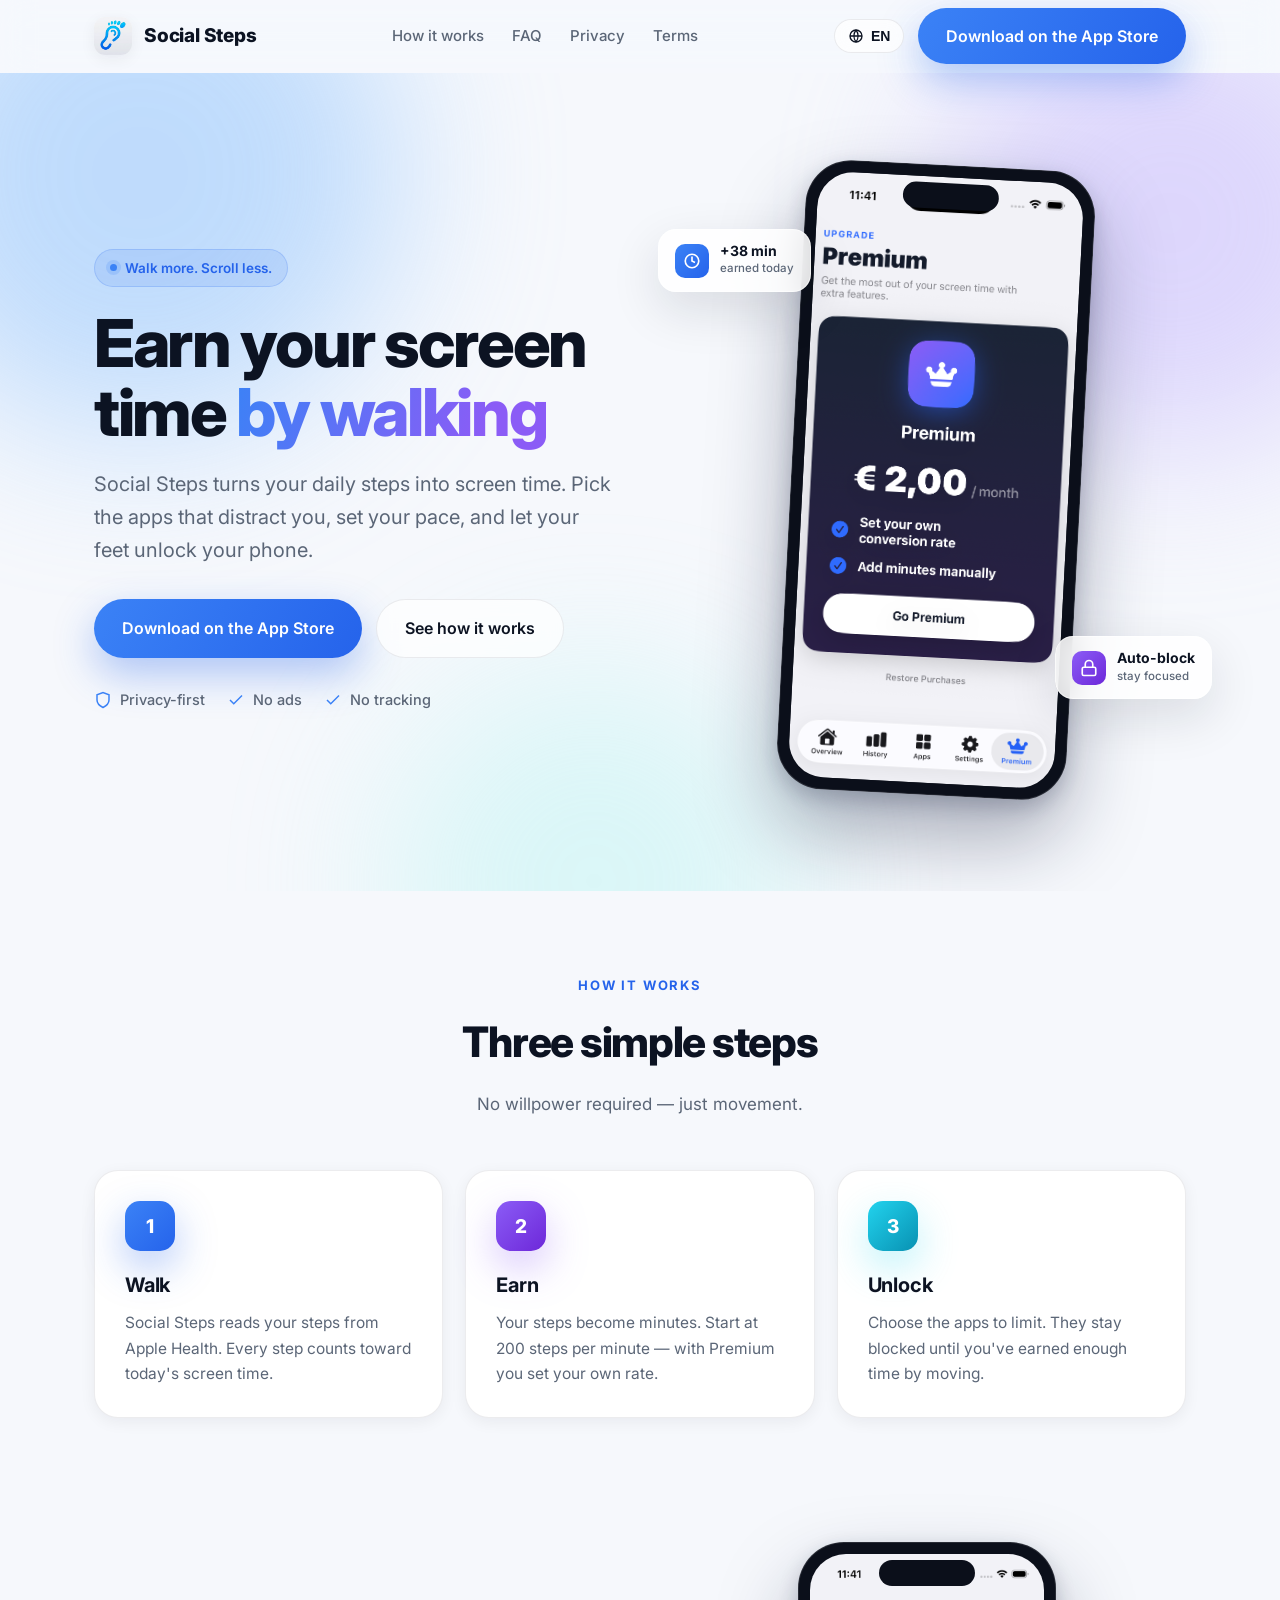
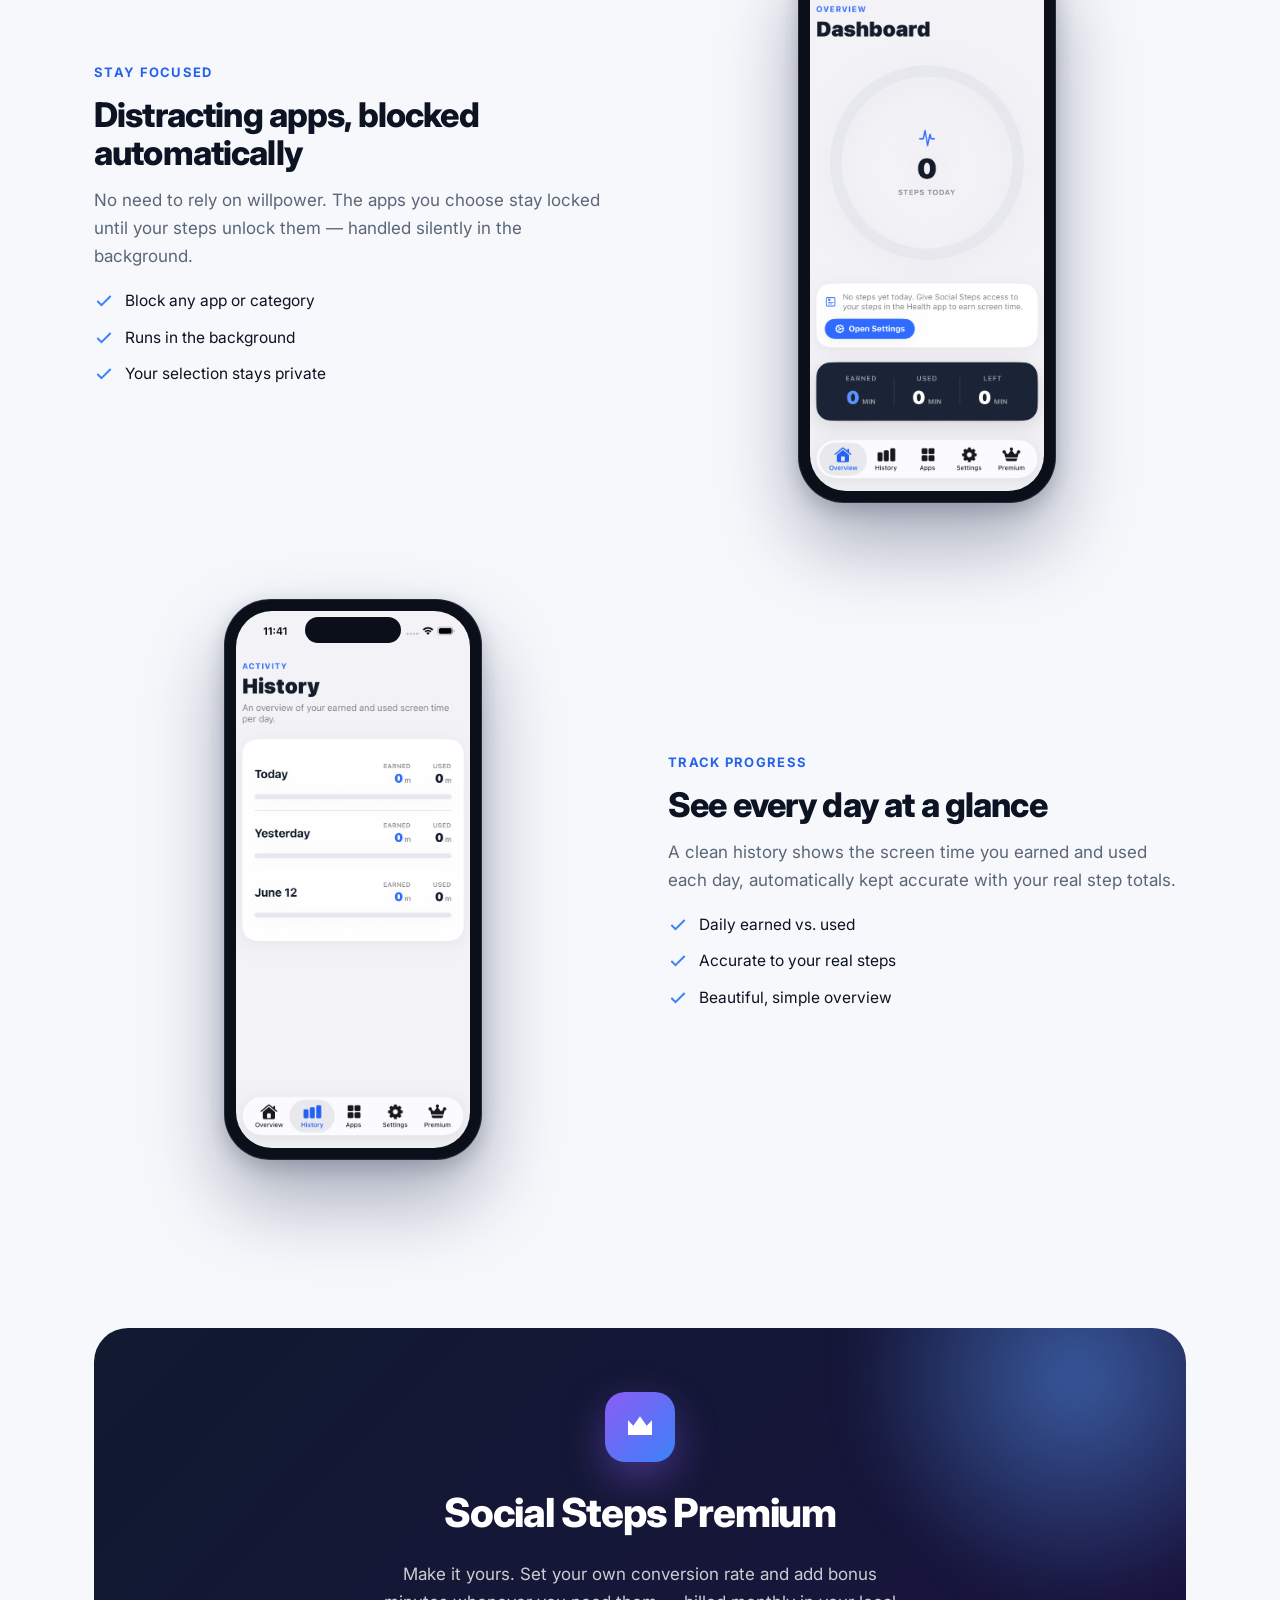
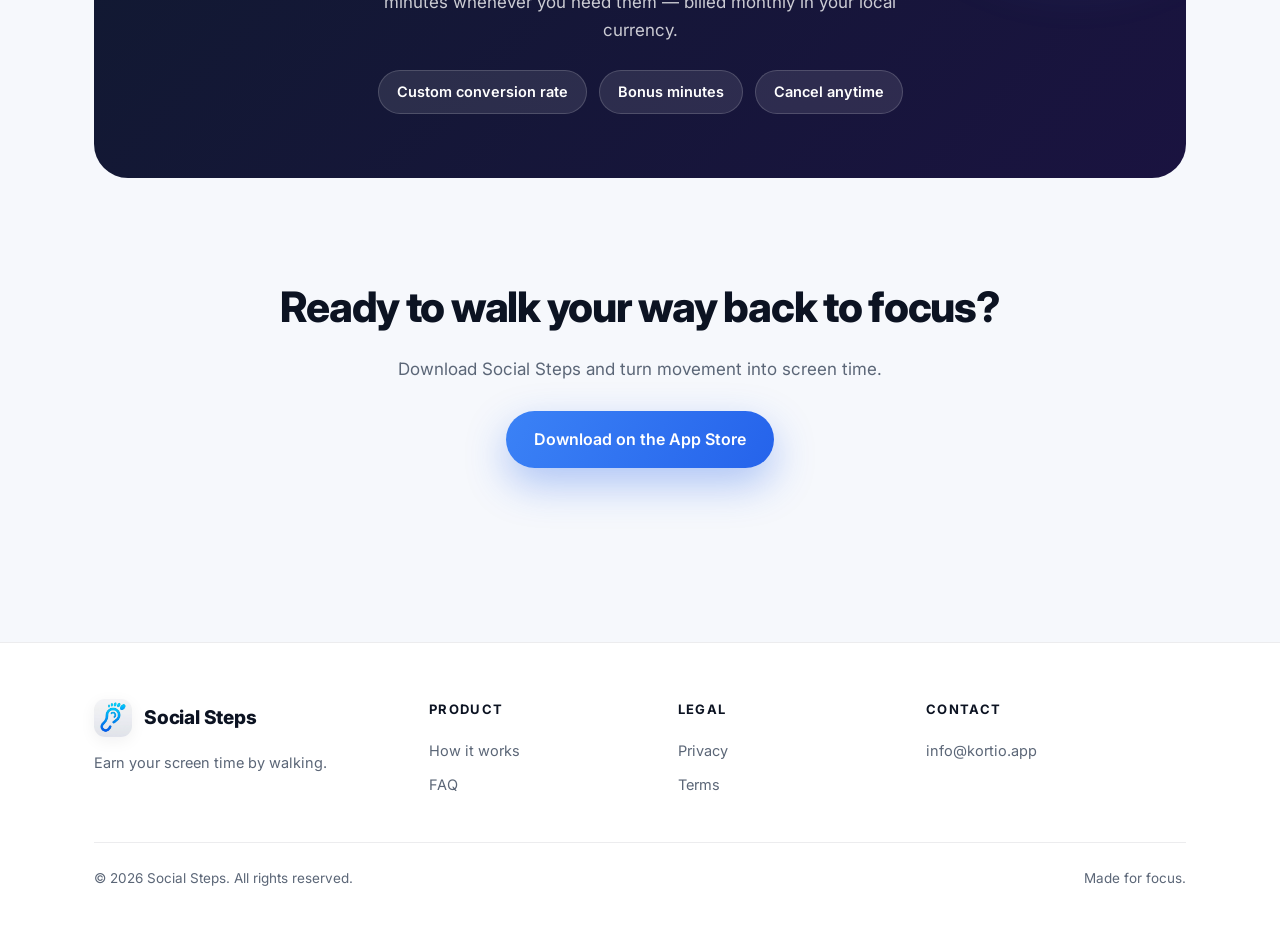
==== index.html @ 123f5e11 "Initial Social Steps website" ====
<!DOCTYPE html>
<html lang="en">
<head>
  <meta charset="UTF-8" />
  <meta name="viewport" content="width=device-width, initial-scale=1.0" />
  <title>Social Steps — Earn your screen time by walking</title>
  <meta name="description" content="Social Steps turns your daily steps into screen time. Walk to unlock the apps that distract you most." />
  <link rel="icon" href="/assets/logo.png" />
  <link rel="preconnect" href="https://fonts.googleapis.com" />
  <link rel="preconnect" href="https://fonts.gstatic.com" crossorigin />
  <link href="https://fonts.googleapis.com/css2?family=Inter:wght@400;500;600;700;800;900&display=swap" rel="stylesheet" />
  <link rel="stylesheet" href="/styles.css" />
</head>
<body>
  <header class="site-header">
    <div class="container">
      <a class="brand" href="/"><img src="/assets/logo.png" alt="Social Steps" /> Social Steps</a>
      <nav class="nav-links">
        <a href="/#how" data-i18n="nav_how">How it works</a>
        <a href="/faq/" data-i18n="nav_faq">FAQ</a>
        <a href="/privacy/" data-i18n="nav_privacy">Privacy</a>
        <a href="/terms/" data-i18n="nav_terms">Terms</a>
      </nav>
      <div class="header-actions">
        <div class="lang">
          <button class="lang-btn" aria-label="Change language">
            <svg width="16" height="16" viewBox="0 0 24 24" fill="none" stroke="currentColor" stroke-width="2"><circle cx="12" cy="12" r="9"/><path d="M3 12h18M12 3a15 15 0 0 1 0 18M12 3a15 15 0 0 0 0 18"/></svg>
            <span class="lang-label">EN</span>
          </button>
          <div class="lang-menu"></div>
        </div>
        <a class="btn btn-primary" href="#" data-i18n="cta_download">Download on the App Store</a>
      </div>
    </div>
  </header>

  <main>
    <!-- HERO -->
    <section class="hero">
      <div class="hero-bg"><span class="blob b1"></span><span class="blob b2"></span><span class="blob b3"></span></div>
      <div class="container">
        <div class="hero-copy reveal">
          <span class="eyebrow-pill"><span class="dot"></span><span data-i18n="hero_badge">Walk more. Scroll less.</span></span>
          <h1><span data-i18n="hero_title">Earn your screen time</span> <span class="gradient-text" data-i18n="hero_accent">by walking</span></h1>
          <p class="lead" data-i18n="hero_lead">Social Steps turns your daily steps into screen time. Pick the apps that distract you, set your pace, and let your feet unlock your phone.</p>
          <div class="hero-cta">
            <a class="btn btn-primary" href="#" data-i18n="cta_download">Download on the App Store</a>
            <a class="btn btn-ghost" href="#how" data-i18n="cta_how">See how it works</a>
          </div>
          <div class="trust">
            <span><svg width="18" height="18" viewBox="0 0 24 24" fill="none" stroke="currentColor" stroke-width="2"><path d="M12 22s8-4 8-10V5l-8-3-8 3v7c0 6 8 10 8 10z"/></svg><span data-i18n="trust_privacy">Privacy-first</span></span>
            <span><svg width="18" height="18" viewBox="0 0 24 24" fill="none" stroke="currentColor" stroke-width="2"><path d="M20 6 9 17l-5-5"/></svg><span data-i18n="trust_noads">No ads</span></span>
            <span><svg width="18" height="18" viewBox="0 0 24 24" fill="none" stroke="currentColor" stroke-width="2"><path d="M20 6 9 17l-5-5"/></svg><span data-i18n="trust_notracking">No tracking</span></span>
          </div>
        </div>
        <div class="hero-visual reveal">
          <div class="phone"><img src="/assets/shots/premium.png" alt="Social Steps Premium screen" /></div>
          <div class="float-card fc1">
            <div class="ic"><svg width="18" height="18" viewBox="0 0 24 24" fill="none" stroke="currentColor" stroke-width="2.2"><path d="M12 6v6l4 2"/><circle cx="12" cy="12" r="9"/></svg></div>
            <div><span data-i18n="fc1_title">+38 min</span><small data-i18n="fc1_sub">earned today</small></div>
          </div>
          <div class="float-card fc2">
            <div class="ic"><svg width="18" height="18" viewBox="0 0 24 24" fill="none" stroke="currentColor" stroke-width="2.2"><rect x="3" y="11" width="18" height="11" rx="2"/><path d="M7 11V7a5 5 0 0 1 10 0v4"/></svg></div>
            <div><span data-i18n="fc2_title">Auto-block</span><small data-i18n="fc2_sub">stay focused</small></div>
          </div>
        </div>
      </div>
    </section>

    <!-- HOW IT WORKS -->
    <section id="how" class="section-pad">
      <div class="container">
        <p class="eyebrow reveal" data-i18n="how_eyebrow">How it works</p>
        <h2 class="h2 reveal" data-i18n="how_title">Three simple steps</h2>
        <p class="sub reveal" data-i18n="how_sub">No willpower required — just movement.</p>
        <div class="steps">
          <div class="step reveal"><div class="badge">1</div><h3 data-i18n="step1_t">Walk</h3><p data-i18n="step1_d">Social Steps reads your steps from Apple Health.</p></div>
          <div class="step reveal"><div class="badge">2</div><h3 data-i18n="step2_t">Earn</h3><p data-i18n="step2_d">Your steps become minutes.</p></div>
          <div class="step reveal"><div class="badge">3</div><h3 data-i18n="step3_t">Unlock</h3><p data-i18n="step3_d">Choose the apps to limit.</p></div>
        </div>
      </div>
    </section>

    <!-- SHOWCASE 1 -->
    <section class="section-pad" style="padding-top:0;">
      <div class="container">
        <div class="showcase">
          <div class="showcase-text reveal">
            <span class="tag" data-i18n="sc1_tag">Stay focused</span>
            <h3 data-i18n="sc1_t">Distracting apps, blocked automatically</h3>
            <p data-i18n="sc1_d">No need to rely on willpower. The apps you choose stay locked until your steps unlock them.</p>
            <ul>
              <li><svg width="20" height="20" viewBox="0 0 24 24" fill="none" stroke="currentColor" stroke-width="2.4"><path d="M20 6 9 17l-5-5"/></svg><span data-i18n="sc1_li1">Block any app or category</span></li>
              <li><svg width="20" height="20" viewBox="0 0 24 24" fill="none" stroke="currentColor" stroke-width="2.4"><path d="M20 6 9 17l-5-5"/></svg><span data-i18n="sc1_li2">Runs in the background</span></li>
              <li><svg width="20" height="20" viewBox="0 0 24 24" fill="none" stroke="currentColor" stroke-width="2.4"><path d="M20 6 9 17l-5-5"/></svg><span data-i18n="sc1_li3">Your selection stays private</span></li>
            </ul>
          </div>
          <div class="showcase-visual reveal"><div class="phone"><img src="/assets/shots/dashboard.png" alt="Dashboard" /></div></div>
        </div>

        <!-- SHOWCASE 2 -->
        <div class="showcase reverse">
          <div class="showcase-visual reveal"><div class="phone"><img src="/assets/shots/history.png" alt="History" /></div></div>
          <div class="showcase-text reveal">
            <span class="tag" data-i18n="sc2_tag">Track progress</span>
            <h3 data-i18n="sc2_t">See every day at a glance</h3>
            <p data-i18n="sc2_d">A clean history shows the screen time you earned and used each day.</p>
            <ul>
              <li><svg width="20" height="20" viewBox="0 0 24 24" fill="none" stroke="currentColor" stroke-width="2.4"><path d="M20 6 9 17l-5-5"/></svg><span data-i18n="sc2_li1">Daily earned vs. used</span></li>
              <li><svg width="20" height="20" viewBox="0 0 24 24" fill="none" stroke="currentColor" stroke-width="2.4"><path d="M20 6 9 17l-5-5"/></svg><span data-i18n="sc2_li2">Accurate to your real steps</span></li>
              <li><svg width="20" height="20" viewBox="0 0 24 24" fill="none" stroke="currentColor" stroke-width="2.4"><path d="M20 6 9 17l-5-5"/></svg><span data-i18n="sc2_li3">Beautiful, simple overview</span></li>
            </ul>
          </div>
        </div>
      </div>
    </section>

    <!-- PREMIUM -->
    <section class="section-pad premium-band">
      <div class="container">
        <div class="premium-card reveal">
          <div class="inner">
            <div class="crown"><svg width="32" height="32" viewBox="0 0 24 24" fill="#fff"><path d="M3 7l4 4 5-7 5 7 4-4v11H3z"/></svg></div>
            <h2 data-i18n="premium_t">Social Steps Premium</h2>
            <p data-i18n="premium_d">Set your own conversion rate and add bonus minutes whenever you need them.</p>
            <div class="premium-pills">
              <span data-i18n="premium_p1">Custom conversion rate</span>
              <span data-i18n="premium_p2">Bonus minutes</span>
              <span data-i18n="premium_p3">Cancel anytime</span>
            </div>
          </div>
        </div>
      </div>
    </section>

    <!-- FINAL CTA -->
    <section class="section-pad final" style="padding-top:0;">
      <div class="container">
        <h2 class="h2 reveal" data-i18n="final_t">Ready to walk your way back to focus?</h2>
        <p class="sub reveal" data-i18n="final_d">Download Social Steps and turn movement into screen time.</p>
        <a class="btn btn-primary reveal" href="#" data-i18n="final_btn">Download on the App Store</a>
      </div>
    </section>
  </main>

  <footer class="site-footer">
    <div class="container">
      <div class="footer-grid">
        <div class="footer-brand">
          <a class="brand" href="/"><img src="/assets/logo.png" alt="Social Steps" /> Social Steps</a>
          <p data-i18n="footer_tagline">Earn your screen time by walking.</p>
        </div>
        <div class="footer-col">
          <h4 data-i18n="footer_product">Product</h4>
          <a href="/#how" data-i18n="nav_how">How it works</a>
          <a href="/faq/" data-i18n="nav_faq">FAQ</a>
        </div>
        <div class="footer-col">
          <h4 data-i18n="footer_legal">Legal</h4>
          <a href="/privacy/" data-i18n="nav_privacy">Privacy</a>
          <a href="/terms/" data-i18n="nav_terms">Terms</a>
        </div>
        <div class="footer-col">
          <h4 data-i18n="footer_contact">Contact</h4>
          <a href="mailto:info@kortio.app">info@kortio.app</a>
        </div>
      </div>
      <div class="footer-bottom">
        <span data-i18n="footer_rights">© 2026 Social Steps. All rights reserved.</span>
        <span>Made for focus.</span>
      </div>
    </div>
  </footer>

  <script src="/i18n.js"></script>
</body>
</html>
---- styles.css ----
/* ============================================================
   Social Steps — website design system
   ============================================================ */
:root {
  --blue-600: #2563eb;
  --blue-500: #3b82f6;
  --blue-400: #5b9dff;
  --violet:   #8b5cf6;
  --cyan:     #22d3ee;
  --ink:      #0c1322;
  --ink-2:    #1a2438;
  --muted:    #5b6677;
  --line:     rgba(16,24,42,.08);
  --bg:       #f6f8fc;
  --card:     #ffffff;
  --navy:     #101a30;
  --navy-2:   #1a1340;
  --radius:   24px;
  --radius-lg: 34px;
  --maxw:     1140px;
  --font: "Inter", -apple-system, BlinkMacSystemFont, "Segoe UI", Roboto, Helvetica, Arial, sans-serif;
  --shadow-sm: 0 4px 16px rgba(16,24,42,.06);
  --shadow-md: 0 18px 50px rgba(16,24,42,.12);
  --shadow-blue: 0 16px 40px rgba(37,99,235,.35);
}

* { box-sizing: border-box; margin: 0; padding: 0; }
html { scroll-behavior: smooth; -webkit-text-size-adjust: 100%; }
body {
  font-family: var(--font);
  color: var(--ink);
  background: var(--bg);
  line-height: 1.65;
  -webkit-font-smoothing: antialiased;
  overflow-x: hidden;
}
a { color: inherit; text-decoration: none; }
img { max-width: 100%; display: block; }
.container { width: 100%; max-width: var(--maxw); margin: 0 auto; padding: 0 24px; }
.gradient-text {
  background: linear-gradient(110deg, var(--blue-500), var(--violet) 80%);
  -webkit-background-clip: text; background-clip: text; color: transparent;
}

/* ---------- Buttons ---------- */
.btn {
  display: inline-flex; align-items: center; gap: 9px;
  font-weight: 600; font-size: 16px; padding: 15px 28px; border-radius: 999px;
  border: 0; cursor: pointer; transition: transform .18s ease, box-shadow .18s ease;
  white-space: nowrap;
}
.btn-primary { background: linear-gradient(120deg, var(--blue-500), var(--blue-600)); color: #fff; box-shadow: var(--shadow-blue); }
.btn-primary:hover { transform: translateY(-2px); box-shadow: 0 22px 48px rgba(37,99,235,.45); }
.btn-ghost { background: rgba(255,255,255,.7); color: var(--ink); border: 1px solid var(--line); backdrop-filter: blur(10px); }
.btn-ghost:hover { transform: translateY(-2px); background:#fff; }

/* ---------- Header ---------- */
.site-header {
  position: sticky; top: 0; z-index: 50;
  background: rgba(246,248,252,.72);
  backdrop-filter: saturate(180%) blur(16px);
  border-bottom: 1px solid transparent;
  transition: border-color .2s, background .2s;
}
.site-header.scrolled { border-color: var(--line); }
.site-header .container { display: flex; align-items: center; justify-content: space-between; height: 72px; }
.brand { display: flex; align-items: center; gap: 12px; font-weight: 800; font-size: 19px; letter-spacing: -.01em; }
.brand img { width: 38px; height: 38px; border-radius: 11px; box-shadow: var(--shadow-sm); }
.nav-links { display: flex; align-items: center; gap: 28px; }
.nav-links a { color: var(--muted); font-weight: 500; font-size: 15px; transition: color .15s; }
.nav-links a:hover { color: var(--ink); }
.header-actions { display: flex; align-items: center; gap: 14px; }

/* language switcher */
.lang { position: relative; }
.lang-btn {
  display: inline-flex; align-items: center; gap: 7px; font-size: 14px; font-weight: 600;
  color: var(--ink); background: rgba(255,255,255,.7); border: 1px solid var(--line);
  padding: 8px 13px; border-radius: 999px; cursor: pointer; backdrop-filter: blur(8px);
}
.lang-menu {
  position: absolute; right: 0; top: calc(100% + 8px); background: #fff;
  border: 1px solid var(--line); border-radius: 16px; box-shadow: var(--shadow-md);
  padding: 6px; min-width: 168px; display: none; z-index: 60;
}
.lang-menu.open { display: block; animation: pop .14s ease; }
@keyframes pop { from { opacity: 0; transform: translateY(-6px); } to { opacity: 1; transform: none; } }
.lang-menu button {
  display: flex; width: 100%; align-items: center; gap: 10px; background: none; border: 0;
  padding: 9px 12px; border-radius: 10px; cursor: pointer; font-size: 14.5px; font-weight: 500; color: var(--ink); text-align: left;
}
.lang-menu button:hover { background: var(--bg); }
.lang-menu button.active { color: var(--blue-600); font-weight: 700; }
.nav-toggle { display: none; }

/* ---------- Hero ---------- */
.hero { position: relative; padding: 92px 0 96px; overflow: hidden; }
.hero-bg { position: absolute; inset: 0; z-index: 0; pointer-events: none; }
.blob { position: absolute; border-radius: 50%; filter: blur(80px); opacity: .55; }
.blob.b1 { width: 520px; height: 520px; background: #93c5fd; top: -160px; left: -120px; }
.blob.b2 { width: 460px; height: 460px; background: #c4b5fd; top: -80px; right: -120px; opacity: .5; }
.blob.b3 { width: 420px; height: 420px; background: #a7f3ef; bottom: -200px; left: 30%; opacity: .35; }
.hero .container { position: relative; z-index: 1; display: grid; grid-template-columns: 1.05fr .95fr; gap: 40px; align-items: center; }
.eyebrow-pill {
  display: inline-flex; align-items: center; gap: 8px; font-size: 13.5px; font-weight: 600;
  color: var(--blue-600); background: rgba(37,99,235,.10); border: 1px solid rgba(37,99,235,.18);
  padding: 7px 15px; border-radius: 999px; margin-bottom: 22px;
}
.eyebrow-pill .dot { width: 7px; height: 7px; border-radius: 50%; background: var(--blue-500); box-shadow: 0 0 0 4px rgba(59,130,246,.18); }
.hero h1 { font-size: clamp(40px, 6vw, 66px); line-height: 1.04; font-weight: 800; letter-spacing: -.035em; }
.hero p.lead { font-size: clamp(17px, 2.2vw, 20px); color: var(--muted); max-width: 520px; margin: 22px 0 32px; }
.hero-cta { display: flex; gap: 14px; flex-wrap: wrap; }
.trust { display: flex; gap: 22px; flex-wrap: wrap; margin-top: 30px; color: var(--muted); font-size: 14.5px; font-weight: 500; }
.trust span { display: inline-flex; align-items: center; gap: 8px; }
.trust svg { color: var(--blue-500); }

/* phone mockup */
.hero-visual { position: relative; display: flex; justify-content: center; }
.phone {
  position: relative; width: 290px; aspect-ratio: 1206 / 2622; background: #0b0f1a;
  border-radius: 46px; padding: 11px; box-shadow: 0 40px 80px rgba(20,30,60,.35), 0 8px 20px rgba(20,30,60,.2);
  border: 1px solid rgba(255,255,255,.12);
}
.phone::before {
  content: ""; position: absolute; top: 17px; left: 50%; transform: translateX(-50%);
  width: 96px; height: 26px; background: #0b0f1a; border-radius: 999px; z-index: 3;
}
.phone img { width: 100%; height: 100%; object-fit: cover; border-radius: 36px; }
.hero-visual .phone { transform: rotate(3deg); transition: transform .4s ease; }
.hero-visual:hover .phone { transform: rotate(0deg); }
.float-card {
  position: absolute; background: rgba(255,255,255,.85); backdrop-filter: blur(12px);
  border: 1px solid rgba(255,255,255,.6); border-radius: 18px; padding: 13px 16px;
  box-shadow: var(--shadow-md); display: flex; align-items: center; gap: 11px; font-weight: 700; font-size: 14px;
}
.float-card .ic { width: 34px; height: 34px; border-radius: 10px; display: grid; place-items: center; color: #fff; }
.fc1 { top: 64px; left: -28px; }
.fc1 .ic { background: linear-gradient(135deg, var(--blue-500), var(--blue-600)); }
.fc2 { bottom: 96px; right: -26px; }
.fc2 .ic { background: linear-gradient(135deg, var(--violet), #6d28d9); }
.float-card > div > span { display: block; line-height: 1.15; }
.float-card small { display: block; font-weight: 500; color: var(--muted); font-size: 11.5px; }

/* ---------- Sections ---------- */
section { position: relative; }
.section-pad { padding: 84px 0; }
.eyebrow { text-align: center; font-size: 13px; font-weight: 700; letter-spacing: .14em; text-transform: uppercase; color: var(--blue-600); }
.h2 { text-align: center; font-size: clamp(28px, 4vw, 42px); font-weight: 800; letter-spacing: -.03em; margin: 10px 0 0; }
.sub { text-align: center; color: var(--muted); max-width: 560px; margin: 14px auto 0; font-size: 17px; }

.steps { display: grid; grid-template-columns: repeat(3, 1fr); gap: 22px; margin-top: 52px; }
.step {
  background: var(--card); border: 1px solid var(--line); border-radius: var(--radius);
  padding: 30px; box-shadow: var(--shadow-sm); transition: transform .25s, box-shadow .25s;
}
.step:hover { transform: translateY(-6px); box-shadow: var(--shadow-md); }
.step .badge {
  width: 50px; height: 50px; border-radius: 15px; display: grid; place-items: center; color: #fff;
  font-weight: 800; font-size: 19px; margin-bottom: 18px;
  background: linear-gradient(135deg, var(--blue-500), var(--blue-600)); box-shadow: var(--shadow-blue);
}
.step:nth-child(2) .badge { background: linear-gradient(135deg, var(--violet), #6d28d9); box-shadow: 0 16px 40px rgba(139,92,246,.35); }
.step:nth-child(3) .badge { background: linear-gradient(135deg, var(--cyan), #0891b2); box-shadow: 0 16px 40px rgba(34,211,238,.3); }
.step h3 { font-size: 20px; font-weight: 700; letter-spacing: -.01em; }
.step p { color: var(--muted); margin-top: 8px; font-size: 15.5px; }

/* showcase rows */
.showcase { display: grid; grid-template-columns: 1fr 1fr; gap: 56px; align-items: center; margin-top: 40px; }
.showcase.reverse .showcase-text { order: 2; }
.showcase + .showcase { margin-top: 96px; }
.showcase-text .tag { display: inline-block; font-size: 13px; font-weight: 700; text-transform: uppercase; letter-spacing: .1em; color: var(--blue-600); margin-bottom: 12px; }
.showcase-text h3 { font-size: clamp(24px, 3vw, 34px); font-weight: 800; letter-spacing: -.025em; line-height: 1.12; }
.showcase-text p { color: var(--muted); margin-top: 14px; font-size: 17px; }
.showcase-text ul { list-style: none; margin-top: 18px; display: grid; gap: 11px; }
.showcase-text li { display: flex; gap: 11px; align-items: flex-start; font-size: 15.5px; }
.showcase-text li svg { color: var(--blue-500); flex-shrink: 0; margin-top: 3px; }
.showcase-visual { display: flex; justify-content: center; }
.showcase-visual .phone { width: 258px; }

/* premium band */
.premium-band { margin-top: 0; }
.premium-card {
  position: relative; overflow: hidden; border-radius: var(--radius-lg); padding: 64px 40px;
  text-align: center; color: #fff;
  background: linear-gradient(135deg, var(--navy), var(--navy-2));
}
.premium-card::after {
  content: ""; position: absolute; width: 460px; height: 460px; border-radius: 50%;
  background: radial-gradient(circle, rgba(91,157,255,.5), transparent 70%);
  top: -180px; right: -120px; filter: blur(20px);
}
.premium-card .inner { position: relative; z-index: 1; }
.premium-card .crown { width: 70px; height: 70px; border-radius: 20px; display: inline-grid; place-items: center; background: linear-gradient(135deg, var(--violet), var(--blue-500)); margin-bottom: 18px; box-shadow: 0 16px 40px rgba(139,92,246,.4); }
.premium-card h2 { font-size: clamp(28px, 4vw, 40px); font-weight: 800; letter-spacing: -.03em; }
.premium-card p { color: rgba(255,255,255,.78); max-width: 520px; margin: 14px auto 0; font-size: 17px; }
.premium-pills { display: flex; gap: 12px; justify-content: center; flex-wrap: wrap; margin-top: 26px; }
.premium-pills span { background: rgba(255,255,255,.1); border: 1px solid rgba(255,255,255,.16); padding: 9px 18px; border-radius: 999px; font-size: 14.5px; font-weight: 600; }

/* final CTA */
.final { text-align: center; }
.final .h2 { margin-bottom: 8px; }
.final .btn { margin-top: 28px; }

/* ---------- Footer ---------- */
.site-footer { background: #fff; border-top: 1px solid var(--line); padding: 56px 0 36px; margin-top: 90px; }
.footer-grid { display: grid; grid-template-columns: 1.4fr 1fr 1fr 1.2fr; gap: 32px; }
.footer-brand .brand { margin-bottom: 14px; }
.footer-brand p { color: var(--muted); font-size: 14.5px; max-width: 260px; }
.footer-col h4 { font-size: 13px; text-transform: uppercase; letter-spacing: .1em; color: var(--ink); margin-bottom: 14px; }
.footer-col a { display: block; color: var(--muted); font-size: 14.5px; padding: 5px 0; transition: color .15s; }
.footer-col a:hover { color: var(--blue-600); }
.footer-bottom { display: flex; justify-content: space-between; align-items: center; flex-wrap: wrap; gap: 12px; margin-top: 40px; padding-top: 24px; border-top: 1px solid var(--line); color: var(--muted); font-size: 13.5px; }

/* ---------- Article (legal / FAQ) ---------- */
.article-wrap { max-width: 800px; margin: 0 auto; padding: 56px 0; }
.article { background: var(--card); border: 1px solid var(--line); border-radius: var(--radius); padding: 48px; box-shadow: var(--shadow-sm); }
.article h1 { font-size: clamp(30px, 5vw, 42px); font-weight: 800; letter-spacing: -.03em; }
.article .updated { color: var(--muted); font-size: 14.5px; margin: 6px 0 30px; }
.article h2 { font-size: 21px; font-weight: 700; margin: 34px 0 10px; letter-spacing: -.01em; }
.article p, .article li { color: #2a3346; font-size: 16px; }
.article ul { padding-left: 20px; margin-top: 8px; }
.article li { margin: 6px 0; }
.faq-q { font-weight: 700; font-size: 18px; margin: 28px 0 6px; letter-spacing: -.01em; }
.faq-a { color: #2a3346; }

/* ---------- Reveal animation ---------- */
.reveal { opacity: 0; transform: translateY(26px); transition: opacity .7s cubic-bezier(.2,.7,.2,1), transform .7s cubic-bezier(.2,.7,.2,1); }
.reveal.in { opacity: 1; transform: none; }

/* ---------- Responsive ---------- */
@media (max-width: 940px) {
  .hero .container { grid-template-columns: 1fr; text-align: center; }
  .hero p.lead { margin-left: auto; margin-right: auto; }
  .hero-cta, .trust { justify-content: center; }
  .hero-visual { margin-top: 48px; }
  .steps { grid-template-columns: 1fr; }
  .showcase, .showcase.reverse { grid-template-columns: 1fr; gap: 32px; }
  .showcase.reverse .showcase-text { order: 0; }
  .showcase-text { text-align: center; }
  .showcase-text ul { justify-items: center; }
  .showcase-text li { text-align: left; }
  .footer-grid { grid-template-columns: 1fr 1fr; }
  .nav-links { display: none; }
}
@media (max-width: 560px) {
  .footer-grid { grid-template-columns: 1fr; }
  .float-card { display: none; }
  .article { padding: 30px 22px; }
}
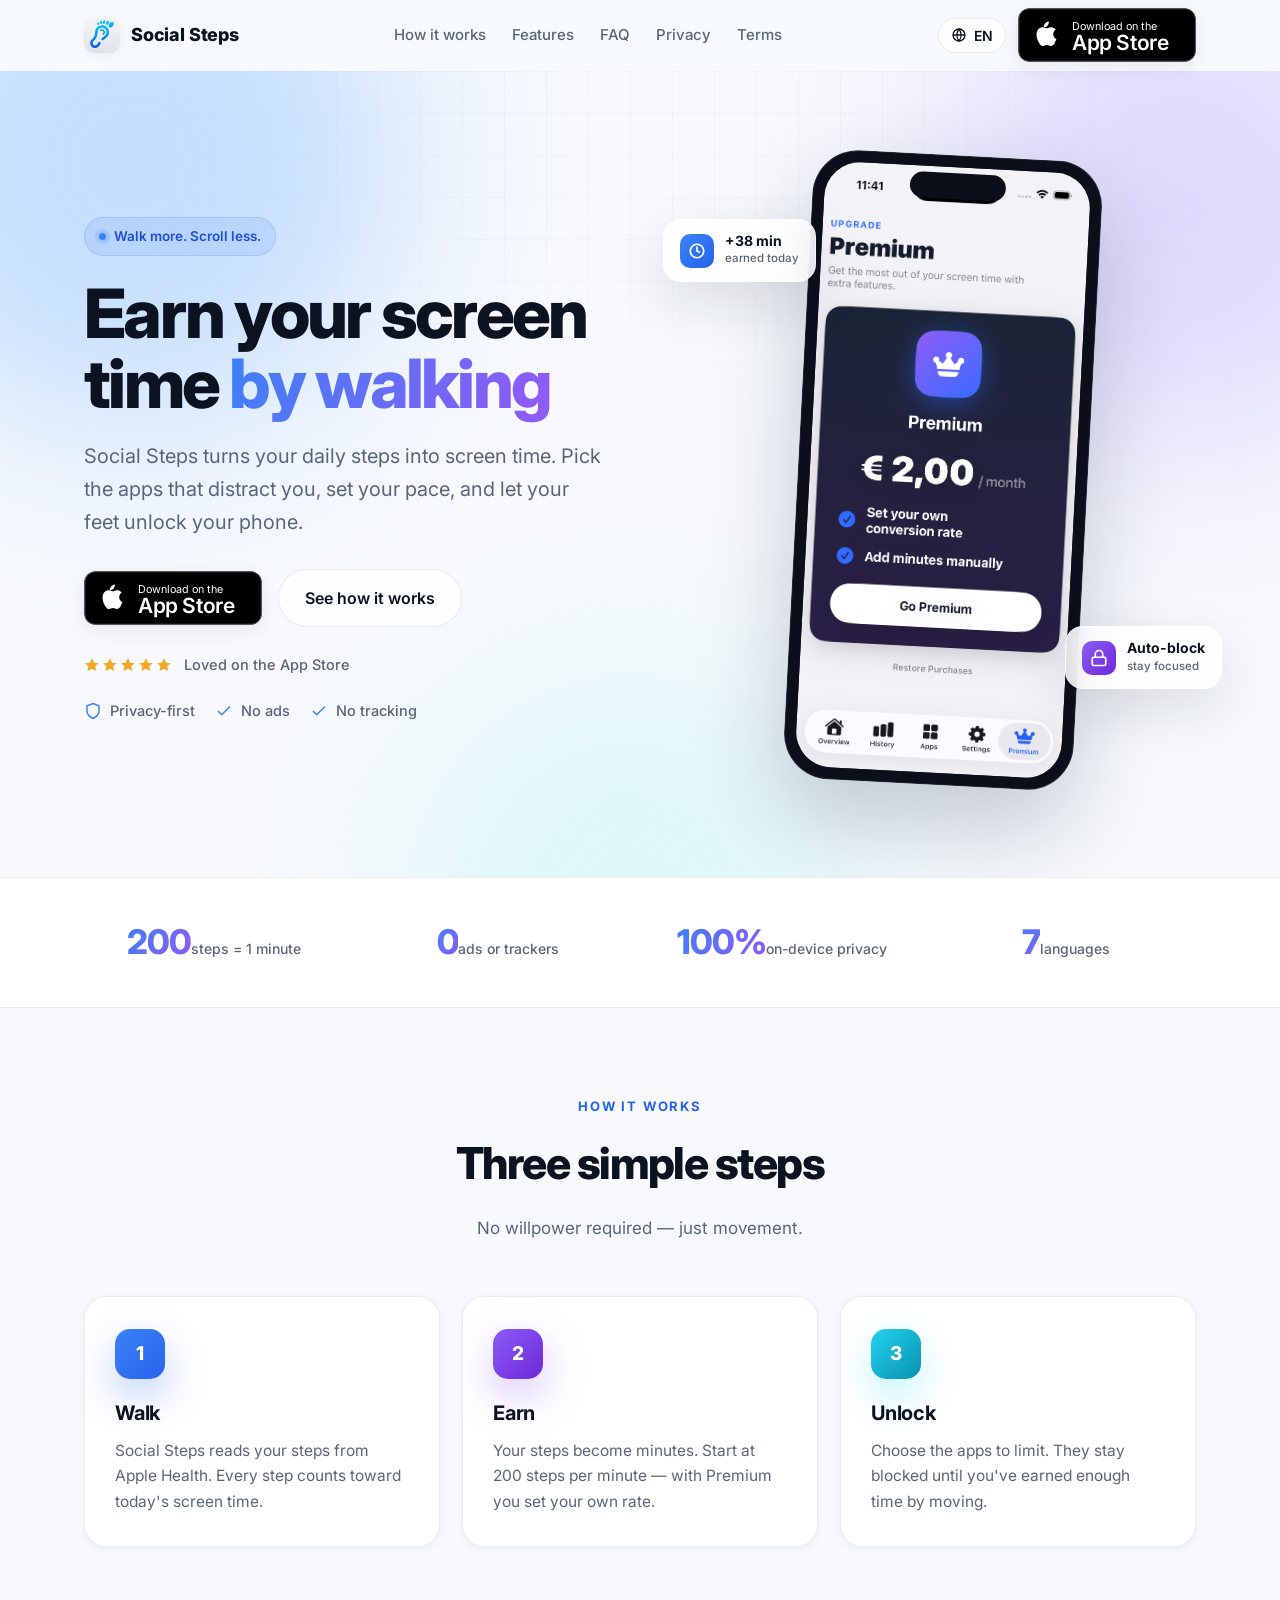
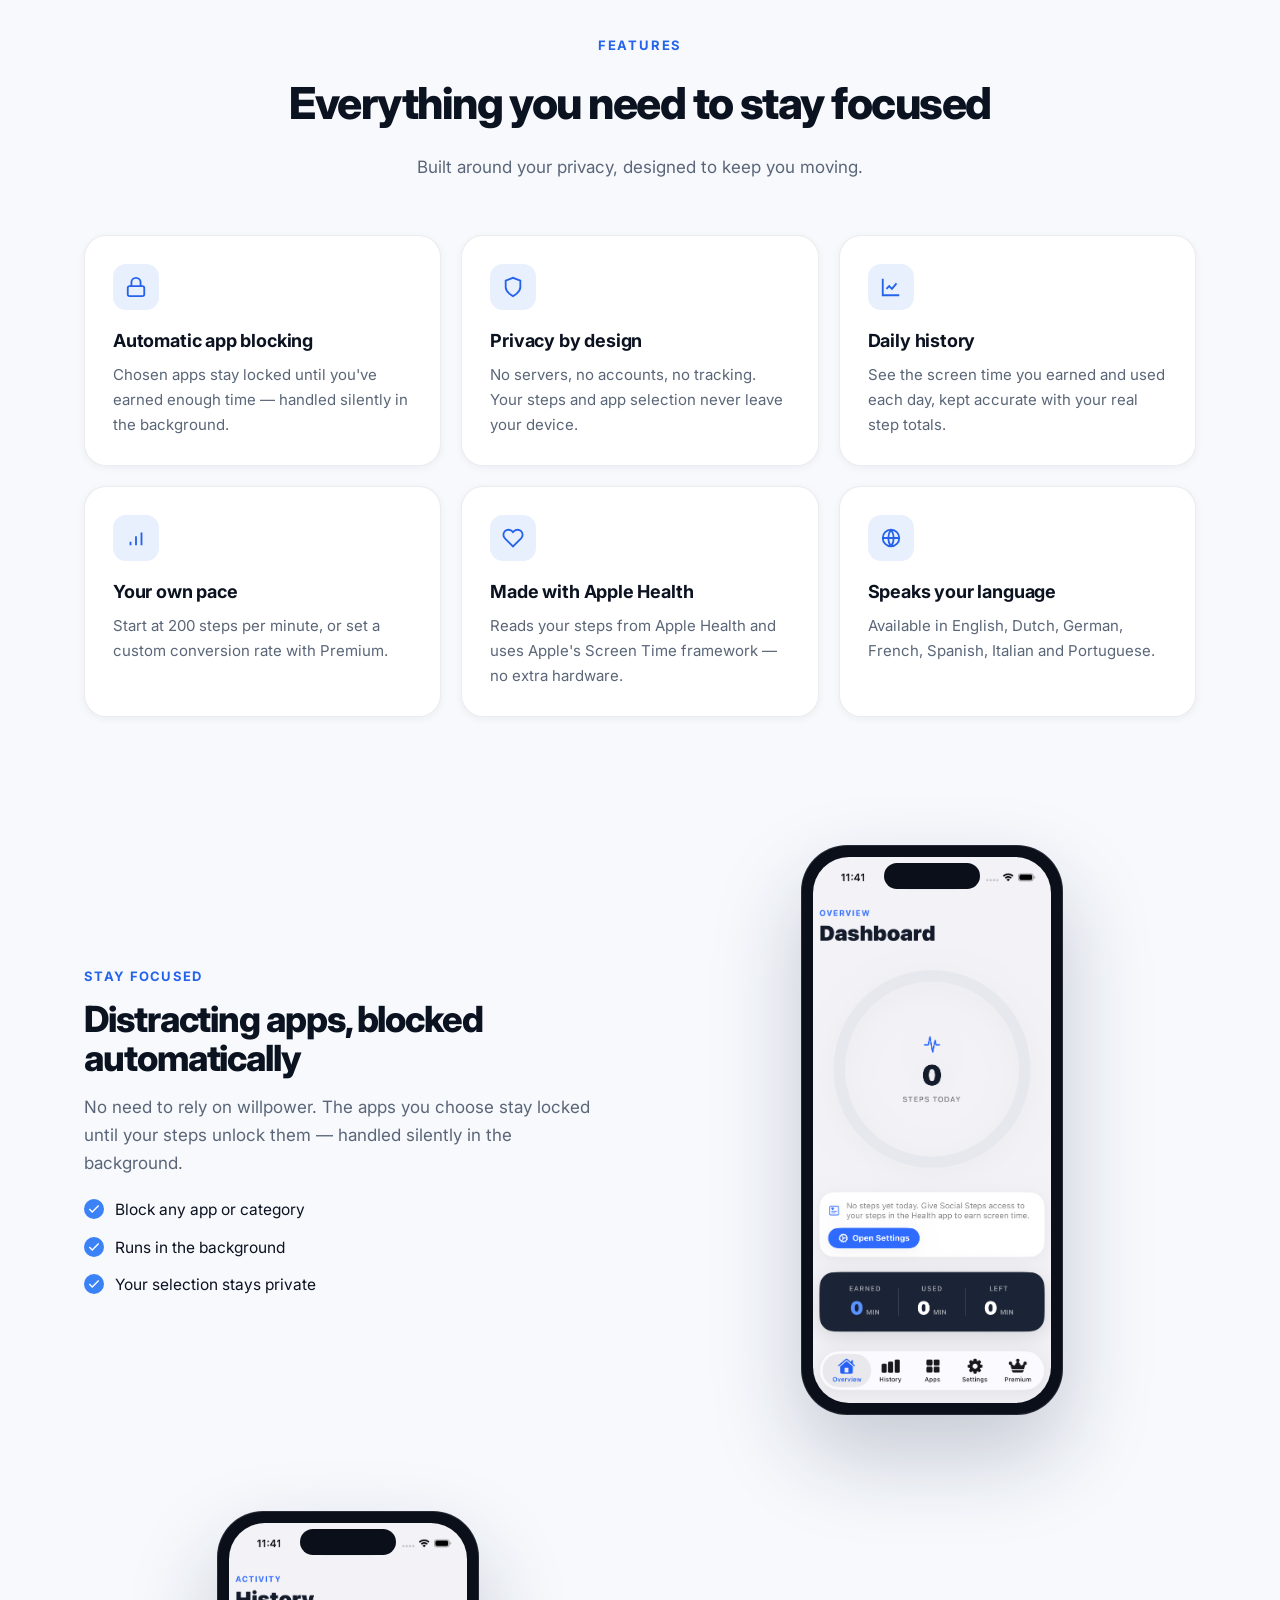
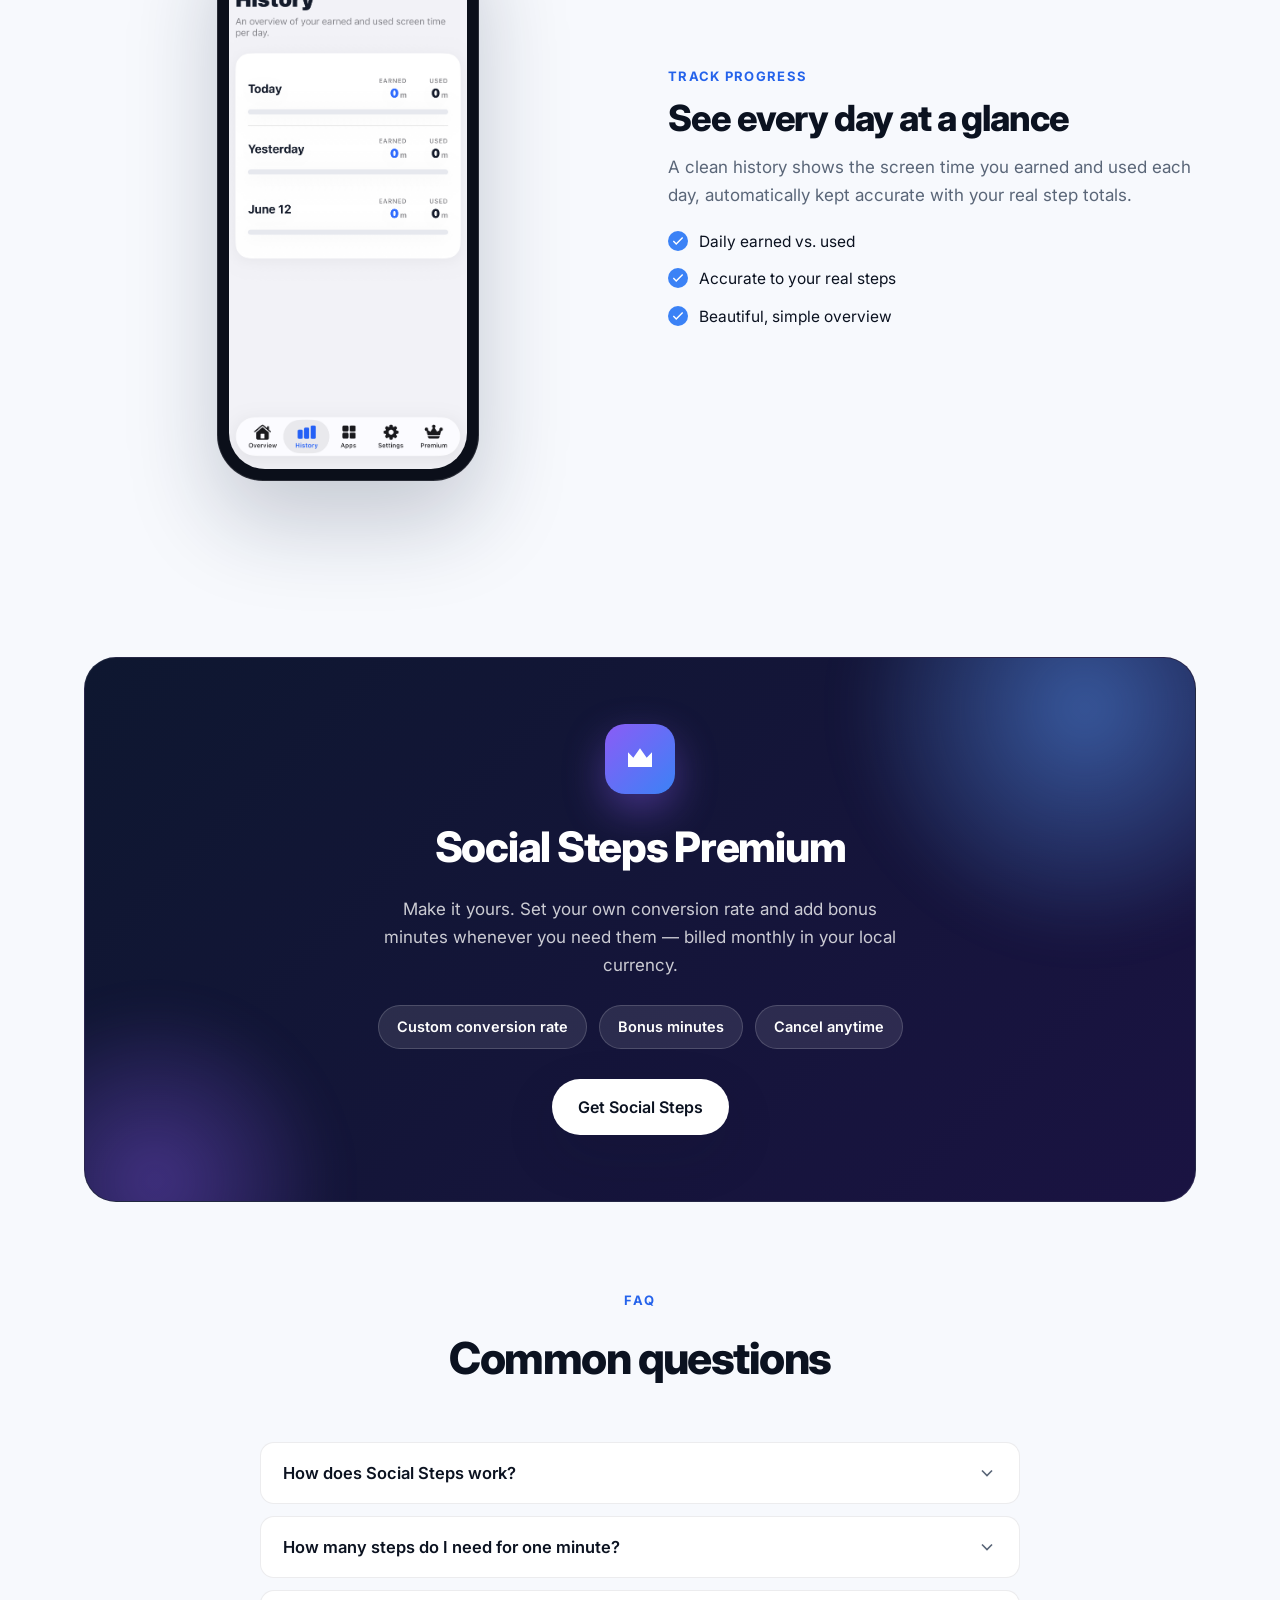
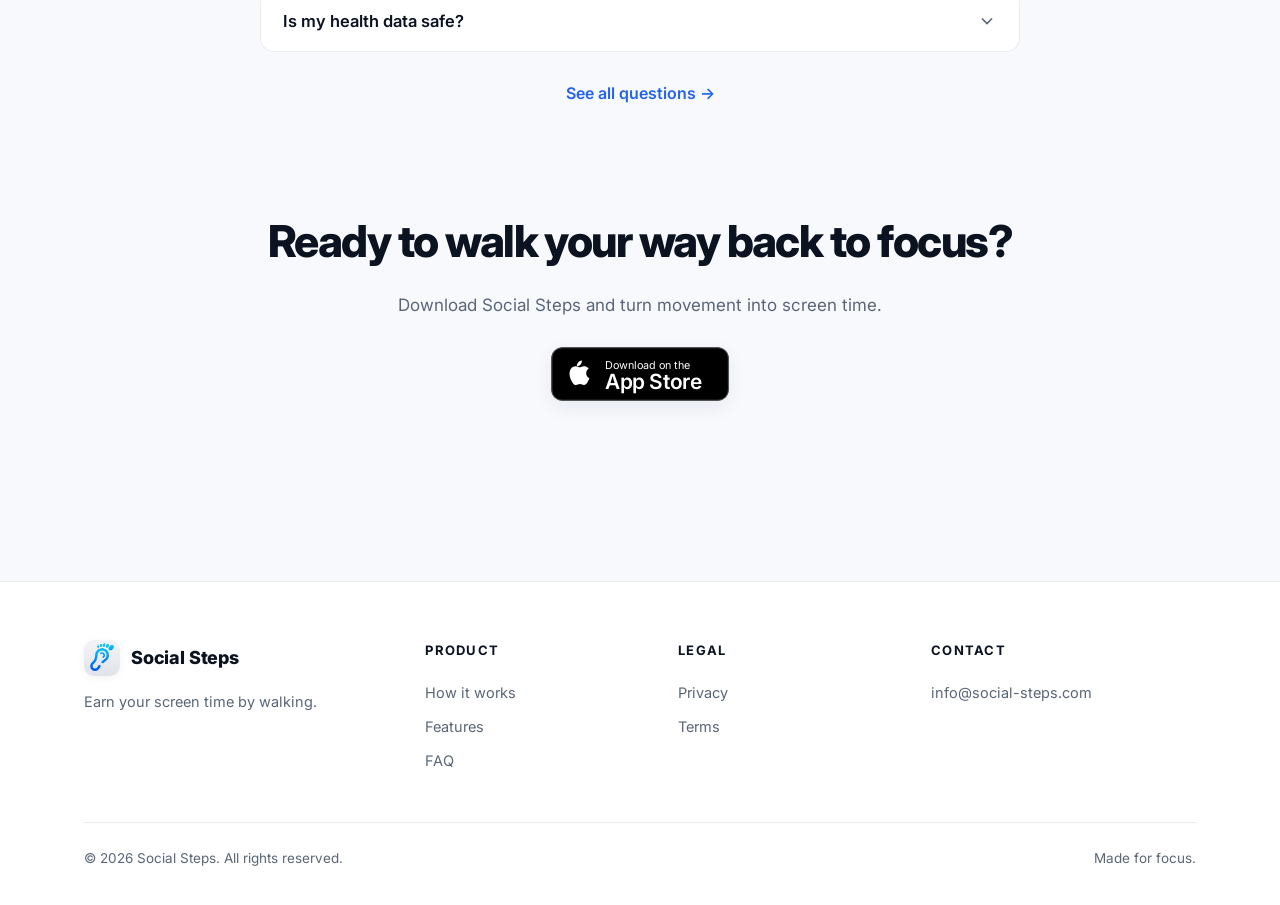
==== commit 71aa9f2f: "Redesign website + wire up real App Store link - Add real App Store link + auto-injected App Store b" ====
--- a/index.html
+++ b/index.html
@@ -3,20 +3,53 @@
 <head>
   <meta charset="UTF-8" />
   <meta name="viewport" content="width=device-width, initial-scale=1.0" />
+  <script>document.documentElement.classList.add('js');</script>
   <title>Social Steps — Earn your screen time by walking</title>
-  <meta name="description" content="Social Steps turns your daily steps into screen time. Walk to unlock the apps that distract you most." />
+  <meta name="description" content="Social Steps turns your daily steps into screen time. Walk to unlock the apps that distract you most. Privacy-first, no ads, no tracking." />
+  <link rel="canonical" href="https://www.social-steps.com/" />
+  <meta name="theme-color" content="#f7f9fd" />
+
+  <!-- Open Graph / social -->
+  <meta property="og:type" content="website" />
+  <meta property="og:site_name" content="Social Steps" />
+  <meta property="og:title" content="Social Steps — Earn your screen time by walking" />
+  <meta property="og:description" content="Turn your daily steps into screen time. Walk to unlock the apps that distract you most." />
+  <meta property="og:image" content="https://www.social-steps.com/assets/logo.png" />
+  <meta property="og:url" content="https://www.social-steps.com/" />
+  <meta name="twitter:card" content="summary_large_image" />
+  <meta name="twitter:title" content="Social Steps — Earn your screen time by walking" />
+  <meta name="twitter:description" content="Turn your daily steps into screen time. Walk to unlock the apps that distract you most." />
+  <meta name="twitter:image" content="https://www.social-steps.com/assets/logo.png" />
+
   <link rel="icon" href="/assets/logo.png" />
+  <link rel="apple-touch-icon" href="/assets/logo.png" />
   <link rel="preconnect" href="https://fonts.googleapis.com" />
   <link rel="preconnect" href="https://fonts.gstatic.com" crossorigin />
   <link href="https://fonts.googleapis.com/css2?family=Inter:wght@400;500;600;700;800;900&display=swap" rel="stylesheet" />
   <link rel="stylesheet" href="/styles.css" />
+
+  <script type="application/ld+json">
+  {
+    "@context": "https://schema.org",
+    "@type": "MobileApplication",
+    "name": "Social Steps",
+    "operatingSystem": "iOS",
+    "applicationCategory": "HealthApplication",
+    "description": "Social Steps turns your daily steps into screen time. Walk to unlock the apps that distract you most.",
+    "url": "https://apps.apple.com/nl/app/social-steps-earn-your-time/id6779904572",
+    "offers": { "@type": "Offer", "price": "0", "priceCurrency": "EUR" }
+  }
+  </script>
 </head>
 <body>
+  <div class="scroll-progress" id="scrollProgress"></div>
+
   <header class="site-header">
     <div class="container">
       <a class="brand" href="/"><img src="/assets/logo.png" alt="Social Steps" /> Social Steps</a>
       <nav class="nav-links">
         <a href="/#how" data-i18n="nav_how">How it works</a>
+        <a href="/#features" data-i18n="nav_features">Features</a>
         <a href="/faq/" data-i18n="nav_faq">FAQ</a>
         <a href="/privacy/" data-i18n="nav_privacy">Privacy</a>
         <a href="/terms/" data-i18n="nav_terms">Terms</a>
@@ -29,10 +62,22 @@
           </button>
           <div class="lang-menu"></div>
         </div>
-        <a class="btn btn-primary" href="#" data-i18n="cta_download">Download on the App Store</a>
+        <a class="appstore-badge header-cta" data-appstore href="https://apps.apple.com/nl/app/social-steps-earn-your-time/id6779904572" target="_blank" rel="noopener" aria-label="Download on the App Store"></a>
+        <button class="nav-toggle" aria-label="Open menu" aria-expanded="false">
+          <svg width="22" height="22" viewBox="0 0 24 24" fill="none" stroke="currentColor" stroke-width="2.2"><path d="M3 6h18M3 12h18M3 18h18"/></svg>
+        </button>
       </div>
     </div>
   </header>
+
+  <div class="mobile-menu" id="mobileMenu">
+    <a href="/#how" data-i18n="nav_how">How it works</a>
+    <a href="/#features" data-i18n="nav_features">Features</a>
+    <a href="/faq/" data-i18n="nav_faq">FAQ</a>
+    <a href="/privacy/" data-i18n="nav_privacy">Privacy</a>
+    <a href="/terms/" data-i18n="nav_terms">Terms</a>
+    <a class="appstore-badge" data-appstore href="https://apps.apple.com/nl/app/social-steps-earn-your-time/id6779904572" target="_blank" rel="noopener" aria-label="Download on the App Store"></a>
+  </div>
 
   <main>
     <!-- HERO -->
@@ -44,8 +89,18 @@
           <h1><span data-i18n="hero_title">Earn your screen time</span> <span class="gradient-text" data-i18n="hero_accent">by walking</span></h1>
           <p class="lead" data-i18n="hero_lead">Social Steps turns your daily steps into screen time. Pick the apps that distract you, set your pace, and let your feet unlock your phone.</p>
           <div class="hero-cta">
-            <a class="btn btn-primary" href="#" data-i18n="cta_download">Download on the App Store</a>
+            <a class="appstore-badge" data-appstore href="https://apps.apple.com/nl/app/social-steps-earn-your-time/id6779904572" target="_blank" rel="noopener" aria-label="Download on the App Store"></a>
             <a class="btn btn-ghost" href="#how" data-i18n="cta_how">See how it works</a>
+          </div>
+          <div class="rating">
+            <span class="stars" aria-hidden="true">
+              <svg width="16" height="16" viewBox="0 0 24 24" fill="currentColor"><path d="m12 2 3 6.5 7 .8-5.2 4.7 1.5 6.9L12 17.8 5.2 20.9l1.5-6.9L1.5 9.3l7-.8z"/></svg>
+              <svg width="16" height="16" viewBox="0 0 24 24" fill="currentColor"><path d="m12 2 3 6.5 7 .8-5.2 4.7 1.5 6.9L12 17.8 5.2 20.9l1.5-6.9L1.5 9.3l7-.8z"/></svg>
+              <svg width="16" height="16" viewBox="0 0 24 24" fill="currentColor"><path d="m12 2 3 6.5 7 .8-5.2 4.7 1.5 6.9L12 17.8 5.2 20.9l1.5-6.9L1.5 9.3l7-.8z"/></svg>
+              <svg width="16" height="16" viewBox="0 0 24 24" fill="currentColor"><path d="m12 2 3 6.5 7 .8-5.2 4.7 1.5 6.9L12 17.8 5.2 20.9l1.5-6.9L1.5 9.3l7-.8z"/></svg>
+              <svg width="16" height="16" viewBox="0 0 24 24" fill="currentColor"><path d="m12 2 3 6.5 7 .8-5.2 4.7 1.5 6.9L12 17.8 5.2 20.9l1.5-6.9L1.5 9.3l7-.8z"/></svg>
+            </span>
+            <span data-i18n="rating_text">Loved on the App Store</span>
           </div>
           <div class="trust">
             <span><svg width="18" height="18" viewBox="0 0 24 24" fill="none" stroke="currentColor" stroke-width="2"><path d="M12 22s8-4 8-10V5l-8-3-8 3v7c0 6 8 10 8 10z"/></svg><span data-i18n="trust_privacy">Privacy-first</span></span>
@@ -54,7 +109,7 @@
           </div>
         </div>
         <div class="hero-visual reveal">
-          <div class="phone"><img src="/assets/shots/premium.png" alt="Social Steps Premium screen" /></div>
+          <div class="phone"><img src="/assets/shots/premium.png" alt="Social Steps app screen" /></div>
           <div class="float-card fc1">
             <div class="ic"><svg width="18" height="18" viewBox="0 0 24 24" fill="none" stroke="currentColor" stroke-width="2.2"><path d="M12 6v6l4 2"/><circle cx="12" cy="12" r="9"/></svg></div>
             <div><span data-i18n="fc1_title">+38 min</span><small data-i18n="fc1_sub">earned today</small></div>
@@ -64,6 +119,16 @@
             <div><span data-i18n="fc2_title">Auto-block</span><small data-i18n="fc2_sub">stay focused</small></div>
           </div>
         </div>
+      </div>
+    </section>
+
+    <!-- STATS -->
+    <section class="stats">
+      <div class="container">
+        <div class="stat reveal"><b class="gradient-text">200</b><span data-i18n="stat1">steps = 1 minute</span></div>
+        <div class="stat reveal"><b class="gradient-text">0</b><span data-i18n="stat2">ads or trackers</span></div>
+        <div class="stat reveal"><b class="gradient-text">100%</b><span data-i18n="stat3">on-device privacy</span></div>
+        <div class="stat reveal"><b class="gradient-text">7</b><span data-i18n="stat4">languages</span></div>
       </div>
     </section>
 
@@ -77,6 +142,47 @@
           <div class="step reveal"><div class="badge">1</div><h3 data-i18n="step1_t">Walk</h3><p data-i18n="step1_d">Social Steps reads your steps from Apple Health.</p></div>
           <div class="step reveal"><div class="badge">2</div><h3 data-i18n="step2_t">Earn</h3><p data-i18n="step2_d">Your steps become minutes.</p></div>
           <div class="step reveal"><div class="badge">3</div><h3 data-i18n="step3_t">Unlock</h3><p data-i18n="step3_d">Choose the apps to limit.</p></div>
+        </div>
+      </div>
+    </section>
+
+    <!-- FEATURES -->
+    <section id="features" class="section-pad" style="padding-top:0;">
+      <div class="container">
+        <p class="eyebrow reveal" data-i18n="feat_eyebrow">Features</p>
+        <h2 class="h2 reveal" data-i18n="feat_title">Everything you need to stay focused</h2>
+        <p class="sub reveal" data-i18n="feat_sub">Built around your privacy, designed to keep you moving.</p>
+        <div class="features">
+          <div class="feature reveal">
+            <div class="ic"><svg width="22" height="22" viewBox="0 0 24 24" fill="none" stroke="currentColor" stroke-width="2"><rect x="3" y="11" width="18" height="11" rx="2"/><path d="M7 11V7a5 5 0 0 1 10 0v4"/></svg></div>
+            <h3 data-i18n="feat1_t">Automatic app blocking</h3>
+            <p data-i18n="feat1_d">Chosen apps stay locked until you've earned enough time — handled silently in the background.</p>
+          </div>
+          <div class="feature reveal">
+            <div class="ic"><svg width="22" height="22" viewBox="0 0 24 24" fill="none" stroke="currentColor" stroke-width="2"><path d="M12 22s8-4 8-10V5l-8-3-8 3v7c0 6 8 10 8 10z"/></svg></div>
+            <h3 data-i18n="feat2_t">Privacy by design</h3>
+            <p data-i18n="feat2_d">No servers, no accounts, no tracking. Your steps and app selection never leave your device.</p>
+          </div>
+          <div class="feature reveal">
+            <div class="ic"><svg width="22" height="22" viewBox="0 0 24 24" fill="none" stroke="currentColor" stroke-width="2"><path d="M3 3v18h18"/><path d="m7 14 3-3 3 3 5-6"/></svg></div>
+            <h3 data-i18n="feat3_t">Daily history</h3>
+            <p data-i18n="feat3_d">See the screen time you earned and used each day, kept accurate with your real step totals.</p>
+          </div>
+          <div class="feature reveal">
+            <div class="ic"><svg width="22" height="22" viewBox="0 0 24 24" fill="none" stroke="currentColor" stroke-width="2"><path d="M12 20V10M6 20v-4M18 20V6"/></svg></div>
+            <h3 data-i18n="feat4_t">Your own pace</h3>
+            <p data-i18n="feat4_d">Start at 200 steps per minute, or set a custom conversion rate with Premium.</p>
+          </div>
+          <div class="feature reveal">
+            <div class="ic"><svg width="22" height="22" viewBox="0 0 24 24" fill="none" stroke="currentColor" stroke-width="2"><path d="M20.84 4.61a5.5 5.5 0 0 0-7.78 0L12 5.67l-1.06-1.06a5.5 5.5 0 1 0-7.78 7.78L12 21.23l8.84-8.84a5.5 5.5 0 0 0 0-7.78z"/></svg></div>
+            <h3 data-i18n="feat5_t">Made with Apple Health</h3>
+            <p data-i18n="feat5_d">Reads your steps from Apple Health and uses Apple's Screen Time framework — no extra hardware.</p>
+          </div>
+          <div class="feature reveal">
+            <div class="ic"><svg width="22" height="22" viewBox="0 0 24 24" fill="none" stroke="currentColor" stroke-width="2"><circle cx="12" cy="12" r="9"/><path d="M3 12h18M12 3a15 15 0 0 1 0 18M12 3a15 15 0 0 0 0 18"/></svg></div>
+            <h3 data-i18n="feat6_t">Speaks your language</h3>
+            <p data-i18n="feat6_d">Available in English, Dutch, German, French, Spanish, Italian and Portuguese.</p>
+          </div>
         </div>
       </div>
     </section>
@@ -128,8 +234,32 @@
               <span data-i18n="premium_p2">Bonus minutes</span>
               <span data-i18n="premium_p3">Cancel anytime</span>
             </div>
-          </div>
-        </div>
+            <a class="btn btn-light" data-appstore href="https://apps.apple.com/nl/app/social-steps-earn-your-time/id6779904572" target="_blank" rel="noopener" data-i18n="premium_cta">Get Social Steps</a>
+          </div>
+        </div>
+      </div>
+    </section>
+
+    <!-- FAQ TEASER -->
+    <section class="section-pad" style="padding-top:0;">
+      <div class="container">
+        <p class="eyebrow reveal" data-i18n="faq_eyebrow">FAQ</p>
+        <h2 class="h2 reveal" data-i18n="faq_title">Common questions</h2>
+        <div class="faq-list">
+          <div class="faq-item reveal">
+            <button aria-expanded="false"><span data-i18n="faq1_q">How does Social Steps work?</span><svg class="chev" width="20" height="20" viewBox="0 0 24 24" fill="none" stroke="currentColor" stroke-width="2"><path d="m6 9 6 6 6-6"/></svg></button>
+            <div class="ans"><p data-i18n="faq1_a">It reads your daily steps from Apple Health and converts them into screen-time minutes. The apps you choose stay blocked until you've earned enough time by walking.</p></div>
+          </div>
+          <div class="faq-item reveal">
+            <button aria-expanded="false"><span data-i18n="faq2_q">How many steps do I need for one minute?</span><svg class="chev" width="20" height="20" viewBox="0 0 24 24" fill="none" stroke="currentColor" stroke-width="2"><path d="m6 9 6 6 6-6"/></svg></button>
+            <div class="ans"><p data-i18n="faq2_a">By default, 200 steps equal 1 minute of screen time. With Premium you can set your own conversion rate.</p></div>
+          </div>
+          <div class="faq-item reveal">
+            <button aria-expanded="false"><span data-i18n="faq3_q">Is my health data safe?</span><svg class="chev" width="20" height="20" viewBox="0 0 24 24" fill="none" stroke="currentColor" stroke-width="2"><path d="m6 9 6 6 6-6"/></svg></button>
+            <div class="ans"><p data-i18n="faq3_a">Yes. Your step data is read locally on your device and is never collected, shared, or sold.</p></div>
+          </div>
+        </div>
+        <p class="faq-more reveal"><a href="/faq/" data-i18n="faq_more">See all questions →</a></p>
       </div>
     </section>
 
@@ -138,7 +268,9 @@
       <div class="container">
         <h2 class="h2 reveal" data-i18n="final_t">Ready to walk your way back to focus?</h2>
         <p class="sub reveal" data-i18n="final_d">Download Social Steps and turn movement into screen time.</p>
-        <a class="btn btn-primary reveal" href="#" data-i18n="final_btn">Download on the App Store</a>
+        <div class="badge-row reveal">
+          <a class="appstore-badge" data-appstore href="https://apps.apple.com/nl/app/social-steps-earn-your-time/id6779904572" target="_blank" rel="noopener" aria-label="Download on the App Store"></a>
+        </div>
       </div>
     </section>
   </main>
@@ -153,6 +285,7 @@
         <div class="footer-col">
           <h4 data-i18n="footer_product">Product</h4>
           <a href="/#how" data-i18n="nav_how">How it works</a>
+          <a href="/#features" data-i18n="nav_features">Features</a>
           <a href="/faq/" data-i18n="nav_faq">FAQ</a>
         </div>
         <div class="footer-col">
@@ -162,12 +295,12 @@
         </div>
         <div class="footer-col">
           <h4 data-i18n="footer_contact">Contact</h4>
-          <a href="mailto:info@kortio.app">info@kortio.app</a>
+          <a href="mailto:info@social-steps.com">info@social-steps.com</a>
         </div>
       </div>
       <div class="footer-bottom">
         <span data-i18n="footer_rights">© 2026 Social Steps. All rights reserved.</span>
-        <span>Made for focus.</span>
+        <span data-i18n="footer_made">Made for focus.</span>
       </div>
     </div>
   </footer>
--- a/styles.css
+++ b/styles.css
@@ -1,27 +1,43 @@
 /* ============================================================
-   Social Steps — website design system
+   Social Steps — website design system (2026 refresh)
    ============================================================ */
 :root {
+  --blue-700: #1d4ed8;
   --blue-600: #2563eb;
   --blue-500: #3b82f6;
-  --blue-400: #5b9dff;
+  --blue-400: #60a5fa;
   --violet:   #8b5cf6;
+  --violet-700: #6d28d9;
   --cyan:     #22d3ee;
-  --ink:      #0c1322;
+
+  --ink:      #0b1220;
   --ink-2:    #1a2438;
-  --muted:    #5b6677;
-  --line:     rgba(16,24,42,.08);
-  --bg:       #f6f8fc;
+  --muted:    #5a6678;
+  --muted-2:  #7b8597;
+  --line:     rgba(15,23,42,.08);
+  --line-2:   rgba(15,23,42,.06);
+
+  --bg:       #f7f9fd;
+  --bg-2:     #eef2fb;
   --card:     #ffffff;
-  --navy:     #101a30;
-  --navy-2:   #1a1340;
-  --radius:   24px;
-  --radius-lg: 34px;
-  --maxw:     1140px;
+
+  --navy:     #0e1730;
+  --navy-2:   #1a1342;
+
+  --radius-sm: 14px;
+  --radius:    22px;
+  --radius-lg: 32px;
+  --maxw:      1160px;
+
   --font: "Inter", -apple-system, BlinkMacSystemFont, "Segoe UI", Roboto, Helvetica, Arial, sans-serif;
-  --shadow-sm: 0 4px 16px rgba(16,24,42,.06);
-  --shadow-md: 0 18px 50px rgba(16,24,42,.12);
-  --shadow-blue: 0 16px 40px rgba(37,99,235,.35);
+
+  --shadow-xs: 0 2px 8px rgba(15,23,42,.05);
+  --shadow-sm: 0 6px 20px rgba(15,23,42,.07);
+  --shadow-md: 0 20px 55px rgba(15,23,42,.12);
+  --shadow-lg: 0 40px 90px rgba(20,30,60,.22);
+  --shadow-blue: 0 16px 40px rgba(37,99,235,.32);
+
+  --grad-brand: linear-gradient(120deg, var(--blue-500), var(--violet) 92%);
 }
 
 * { box-sizing: border-box; margin: 0; padding: 0; }
@@ -32,85 +48,129 @@
   background: var(--bg);
   line-height: 1.65;
   -webkit-font-smoothing: antialiased;
+  text-rendering: optimizeLegibility;
   overflow-x: hidden;
 }
 a { color: inherit; text-decoration: none; }
 img { max-width: 100%; display: block; }
+::selection { background: rgba(59,130,246,.22); }
 .container { width: 100%; max-width: var(--maxw); margin: 0 auto; padding: 0 24px; }
 .gradient-text {
-  background: linear-gradient(110deg, var(--blue-500), var(--violet) 80%);
+  background: var(--grad-brand);
   -webkit-background-clip: text; background-clip: text; color: transparent;
+}
+
+/* scroll progress bar */
+.scroll-progress {
+  position: fixed; top: 0; left: 0; height: 3px; width: 0;
+  background: var(--grad-brand); z-index: 100; transition: width .1s linear;
+  border-bottom-right-radius: 3px;
 }
 
 /* ---------- Buttons ---------- */
 .btn {
-  display: inline-flex; align-items: center; gap: 9px;
-  font-weight: 600; font-size: 16px; padding: 15px 28px; border-radius: 999px;
-  border: 0; cursor: pointer; transition: transform .18s ease, box-shadow .18s ease;
-  white-space: nowrap;
-}
-.btn-primary { background: linear-gradient(120deg, var(--blue-500), var(--blue-600)); color: #fff; box-shadow: var(--shadow-blue); }
-.btn-primary:hover { transform: translateY(-2px); box-shadow: 0 22px 48px rgba(37,99,235,.45); }
-.btn-ghost { background: rgba(255,255,255,.7); color: var(--ink); border: 1px solid var(--line); backdrop-filter: blur(10px); }
-.btn-ghost:hover { transform: translateY(-2px); background:#fff; }
+  display: inline-flex; align-items: center; justify-content: center; gap: 9px;
+  font-weight: 600; font-size: 16px; padding: 15px 26px; border-radius: 999px;
+  border: 0; cursor: pointer; transition: transform .18s ease, box-shadow .18s ease, background .18s ease;
+  white-space: nowrap; font-family: inherit;
+}
+.btn-primary { background: linear-gradient(120deg, var(--blue-500), var(--blue-700)); color: #fff; box-shadow: var(--shadow-blue); }
+.btn-primary:hover { transform: translateY(-2px); box-shadow: 0 22px 50px rgba(37,99,235,.45); }
+.btn-ghost { background: rgba(255,255,255,.75); color: var(--ink); border: 1px solid var(--line); backdrop-filter: blur(10px); }
+.btn-ghost:hover { transform: translateY(-2px); background: #fff; box-shadow: var(--shadow-sm); }
+
+/* App Store badge */
+.appstore-badge { display: inline-flex; transition: transform .18s ease, filter .18s ease; }
+.appstore-badge:hover { transform: translateY(-2px); filter: brightness(1.06); }
+.appstore-badge svg { height: 54px; width: auto; border-radius: 12px; box-shadow: var(--shadow-sm); display: block; }
+.badge-row { display: flex; align-items: center; gap: 16px; flex-wrap: wrap; }
 
 /* ---------- Header ---------- */
 .site-header {
-  position: sticky; top: 0; z-index: 50;
-  background: rgba(246,248,252,.72);
-  backdrop-filter: saturate(180%) blur(16px);
+  position: sticky; top: 0; z-index: 80;
+  background: rgba(247,249,253,.7);
+  backdrop-filter: saturate(180%) blur(18px);
+  -webkit-backdrop-filter: saturate(180%) blur(18px);
   border-bottom: 1px solid transparent;
-  transition: border-color .2s, background .2s;
-}
-.site-header.scrolled { border-color: var(--line); }
-.site-header .container { display: flex; align-items: center; justify-content: space-between; height: 72px; }
-.brand { display: flex; align-items: center; gap: 12px; font-weight: 800; font-size: 19px; letter-spacing: -.01em; }
-.brand img { width: 38px; height: 38px; border-radius: 11px; box-shadow: var(--shadow-sm); }
-.nav-links { display: flex; align-items: center; gap: 28px; }
+  transition: border-color .2s, background .2s, box-shadow .2s;
+}
+.site-header.scrolled { border-color: var(--line); box-shadow: 0 4px 20px rgba(15,23,42,.05); }
+.site-header .container { display: flex; align-items: center; justify-content: space-between; height: 70px; gap: 16px; }
+.brand { display: flex; align-items: center; gap: 11px; font-weight: 800; font-size: 18px; letter-spacing: -.01em; }
+.brand img { width: 36px; height: 36px; border-radius: 10px; box-shadow: var(--shadow-xs); }
+.nav-links { display: flex; align-items: center; gap: 26px; }
 .nav-links a { color: var(--muted); font-weight: 500; font-size: 15px; transition: color .15s; }
 .nav-links a:hover { color: var(--ink); }
-.header-actions { display: flex; align-items: center; gap: 14px; }
+.header-actions { display: flex; align-items: center; gap: 12px; }
+.header-cta { display: inline-flex; }
 
 /* language switcher */
 .lang { position: relative; }
 .lang-btn {
   display: inline-flex; align-items: center; gap: 7px; font-size: 14px; font-weight: 600;
   color: var(--ink); background: rgba(255,255,255,.7); border: 1px solid var(--line);
-  padding: 8px 13px; border-radius: 999px; cursor: pointer; backdrop-filter: blur(8px);
-}
+  padding: 8px 12px; border-radius: 999px; cursor: pointer; backdrop-filter: blur(8px); font-family: inherit;
+}
+.lang-btn:hover { background: #fff; }
 .lang-menu {
   position: absolute; right: 0; top: calc(100% + 8px); background: #fff;
   border: 1px solid var(--line); border-radius: 16px; box-shadow: var(--shadow-md);
-  padding: 6px; min-width: 168px; display: none; z-index: 60;
+  padding: 6px; min-width: 170px; display: none; z-index: 90;
 }
 .lang-menu.open { display: block; animation: pop .14s ease; }
 @keyframes pop { from { opacity: 0; transform: translateY(-6px); } to { opacity: 1; transform: none; } }
 .lang-menu button {
   display: flex; width: 100%; align-items: center; gap: 10px; background: none; border: 0;
-  padding: 9px 12px; border-radius: 10px; cursor: pointer; font-size: 14.5px; font-weight: 500; color: var(--ink); text-align: left;
+  padding: 9px 12px; border-radius: 10px; cursor: pointer; font-size: 14.5px; font-weight: 500; color: var(--ink); text-align: left; font-family: inherit;
 }
 .lang-menu button:hover { background: var(--bg); }
 .lang-menu button.active { color: var(--blue-600); font-weight: 700; }
-.nav-toggle { display: none; }
+
+/* mobile menu */
+.nav-toggle {
+  display: none; width: 42px; height: 42px; border-radius: 12px; border: 1px solid var(--line);
+  background: rgba(255,255,255,.7); cursor: pointer; align-items: center; justify-content: center; color: var(--ink);
+}
+.mobile-menu {
+  display: none; position: fixed; inset: 70px 0 auto 0; z-index: 70;
+  background: rgba(247,249,253,.98); backdrop-filter: blur(18px);
+  border-bottom: 1px solid var(--line); padding: 18px 24px 26px;
+  flex-direction: column; gap: 4px; box-shadow: var(--shadow-md);
+}
+.mobile-menu.open { display: flex; animation: pop .18s ease; }
+.mobile-menu a { padding: 13px 8px; font-size: 17px; font-weight: 600; color: var(--ink); border-bottom: 1px solid var(--line-2); }
+.mobile-menu .btn { margin-top: 14px; }
 
 /* ---------- Hero ---------- */
-.hero { position: relative; padding: 92px 0 96px; overflow: hidden; }
+.hero { position: relative; padding: 84px 0 92px; overflow: hidden; }
 .hero-bg { position: absolute; inset: 0; z-index: 0; pointer-events: none; }
-.blob { position: absolute; border-radius: 50%; filter: blur(80px); opacity: .55; }
-.blob.b1 { width: 520px; height: 520px; background: #93c5fd; top: -160px; left: -120px; }
-.blob.b2 { width: 460px; height: 460px; background: #c4b5fd; top: -80px; right: -120px; opacity: .5; }
-.blob.b3 { width: 420px; height: 420px; background: #a7f3ef; bottom: -200px; left: 30%; opacity: .35; }
-.hero .container { position: relative; z-index: 1; display: grid; grid-template-columns: 1.05fr .95fr; gap: 40px; align-items: center; }
+.hero-bg::before {
+  content: ""; position: absolute; inset: 0;
+  background-image: linear-gradient(var(--line-2) 1px, transparent 1px), linear-gradient(90deg, var(--line-2) 1px, transparent 1px);
+  background-size: 42px 42px; opacity: .5;
+  mask-image: radial-gradient(ellipse 70% 60% at 50% 0%, #000 30%, transparent 75%);
+  -webkit-mask-image: radial-gradient(ellipse 70% 60% at 50% 0%, #000 30%, transparent 75%);
+}
+.blob { position: absolute; border-radius: 50%; filter: blur(90px); opacity: .5; animation: drift 18s ease-in-out infinite; }
+.blob.b1 { width: 540px; height: 540px; background: #93c5fd; top: -180px; left: -140px; }
+.blob.b2 { width: 480px; height: 480px; background: #c4b5fd; top: -100px; right: -140px; opacity: .45; animation-delay: -6s; }
+.blob.b3 { width: 440px; height: 440px; background: #a7f3ef; bottom: -240px; left: 32%; opacity: .32; animation-delay: -11s; }
+@keyframes drift { 0%,100% { transform: translate(0,0) scale(1); } 50% { transform: translate(24px,-18px) scale(1.06); } }
+.hero .container { position: relative; z-index: 1; display: grid; grid-template-columns: 1.05fr .95fr; gap: 48px; align-items: center; }
 .eyebrow-pill {
   display: inline-flex; align-items: center; gap: 8px; font-size: 13.5px; font-weight: 600;
-  color: var(--blue-600); background: rgba(37,99,235,.10); border: 1px solid rgba(37,99,235,.18);
-  padding: 7px 15px; border-radius: 999px; margin-bottom: 22px;
+  color: var(--blue-700); background: rgba(37,99,235,.09); border: 1px solid rgba(37,99,235,.16);
+  padding: 7px 14px; border-radius: 999px; margin-bottom: 22px;
 }
 .eyebrow-pill .dot { width: 7px; height: 7px; border-radius: 50%; background: var(--blue-500); box-shadow: 0 0 0 4px rgba(59,130,246,.18); }
-.hero h1 { font-size: clamp(40px, 6vw, 66px); line-height: 1.04; font-weight: 800; letter-spacing: -.035em; }
-.hero p.lead { font-size: clamp(17px, 2.2vw, 20px); color: var(--muted); max-width: 520px; margin: 22px 0 32px; }
-.hero-cta { display: flex; gap: 14px; flex-wrap: wrap; }
-.trust { display: flex; gap: 22px; flex-wrap: wrap; margin-top: 30px; color: var(--muted); font-size: 14.5px; font-weight: 500; }
+.hero h1 { font-size: clamp(40px, 6vw, 68px); line-height: 1.03; font-weight: 800; letter-spacing: -.04em; }
+.hero p.lead { font-size: clamp(17px, 2.2vw, 20px); color: var(--muted); max-width: 520px; margin: 22px 0 30px; }
+.hero-cta { display: flex; align-items: center; gap: 16px; flex-wrap: wrap; }
+
+/* rating row */
+.rating { display: flex; align-items: center; gap: 12px; margin-top: 26px; color: var(--muted); font-size: 14.5px; font-weight: 500; }
+.stars { display: inline-flex; gap: 2px; color: #f5a623; }
+.trust { display: flex; gap: 20px; flex-wrap: wrap; margin-top: 22px; color: var(--muted); font-size: 14.5px; font-weight: 500; }
 .trust span { display: inline-flex; align-items: center; gap: 8px; }
 .trust svg { color: var(--blue-500); }
 
@@ -118,7 +178,7 @@
 .hero-visual { position: relative; display: flex; justify-content: center; }
 .phone {
   position: relative; width: 290px; aspect-ratio: 1206 / 2622; background: #0b0f1a;
-  border-radius: 46px; padding: 11px; box-shadow: 0 40px 80px rgba(20,30,60,.35), 0 8px 20px rgba(20,30,60,.2);
+  border-radius: 46px; padding: 11px; box-shadow: var(--shadow-lg);
   border: 1px solid rgba(255,255,255,.12);
 }
 .phone::before {
@@ -132,118 +192,184 @@
   position: absolute; background: rgba(255,255,255,.85); backdrop-filter: blur(12px);
   border: 1px solid rgba(255,255,255,.6); border-radius: 18px; padding: 13px 16px;
   box-shadow: var(--shadow-md); display: flex; align-items: center; gap: 11px; font-weight: 700; font-size: 14px;
-}
-.float-card .ic { width: 34px; height: 34px; border-radius: 10px; display: grid; place-items: center; color: #fff; }
+  animation: floaty 5s ease-in-out infinite;
+}
+@keyframes floaty { 0%,100% { transform: translateY(0); } 50% { transform: translateY(-9px); } }
+.float-card .ic { width: 34px; height: 34px; border-radius: 10px; display: grid; place-items: center; color: #fff; flex-shrink: 0; }
 .fc1 { top: 64px; left: -28px; }
 .fc1 .ic { background: linear-gradient(135deg, var(--blue-500), var(--blue-600)); }
-.fc2 { bottom: 96px; right: -26px; }
-.fc2 .ic { background: linear-gradient(135deg, var(--violet), #6d28d9); }
+.fc2 { bottom: 96px; right: -26px; animation-delay: -2.5s; }
+.fc2 .ic { background: linear-gradient(135deg, var(--violet), var(--violet-700)); }
 .float-card > div > span { display: block; line-height: 1.15; }
 .float-card small { display: block; font-weight: 500; color: var(--muted); font-size: 11.5px; }
 
+/* ---------- Stats strip ---------- */
+.stats { border-top: 1px solid var(--line); border-bottom: 1px solid var(--line); background: var(--card); }
+.stats .container { display: grid; grid-template-columns: repeat(4, 1fr); gap: 24px; padding-top: 36px; padding-bottom: 36px; }
+.stat { text-align: center; }
+.stat b { display: block; font-size: clamp(26px, 3.4vw, 34px); font-weight: 800; letter-spacing: -.03em; }
+.stat span { color: var(--muted); font-size: 14px; font-weight: 500; }
+.stat .gradient-text { display: inline-block; }
+
 /* ---------- Sections ---------- */
 section { position: relative; }
-.section-pad { padding: 84px 0; }
+.section-pad { padding: 88px 0; }
 .eyebrow { text-align: center; font-size: 13px; font-weight: 700; letter-spacing: .14em; text-transform: uppercase; color: var(--blue-600); }
-.h2 { text-align: center; font-size: clamp(28px, 4vw, 42px); font-weight: 800; letter-spacing: -.03em; margin: 10px 0 0; }
-.sub { text-align: center; color: var(--muted); max-width: 560px; margin: 14px auto 0; font-size: 17px; }
-
-.steps { display: grid; grid-template-columns: repeat(3, 1fr); gap: 22px; margin-top: 52px; }
+.h2 { text-align: center; font-size: clamp(28px, 4vw, 44px); font-weight: 800; letter-spacing: -.035em; margin: 10px 0 0; }
+.sub { text-align: center; color: var(--muted); max-width: 580px; margin: 14px auto 0; font-size: 17px; }
+
+/* how it works */
+.steps { display: grid; grid-template-columns: repeat(3, 1fr); gap: 22px; margin-top: 54px; }
 .step {
-  background: var(--card); border: 1px solid var(--line); border-radius: var(--radius);
-  padding: 30px; box-shadow: var(--shadow-sm); transition: transform .25s, box-shadow .25s;
-}
+  position: relative; background: var(--card); border: 1px solid var(--line); border-radius: var(--radius);
+  padding: 32px 30px; box-shadow: var(--shadow-xs); transition: transform .25s, box-shadow .25s; overflow: hidden;
+}
+.step::after { content: ""; position: absolute; inset: 0 0 auto 0; height: 3px; background: var(--grad-brand); opacity: 0; transition: opacity .25s; }
 .step:hover { transform: translateY(-6px); box-shadow: var(--shadow-md); }
+.step:hover::after { opacity: 1; }
 .step .badge {
   width: 50px; height: 50px; border-radius: 15px; display: grid; place-items: center; color: #fff;
   font-weight: 800; font-size: 19px; margin-bottom: 18px;
   background: linear-gradient(135deg, var(--blue-500), var(--blue-600)); box-shadow: var(--shadow-blue);
 }
-.step:nth-child(2) .badge { background: linear-gradient(135deg, var(--violet), #6d28d9); box-shadow: 0 16px 40px rgba(139,92,246,.35); }
+.step:nth-child(2) .badge { background: linear-gradient(135deg, var(--violet), var(--violet-700)); box-shadow: 0 16px 40px rgba(139,92,246,.35); }
 .step:nth-child(3) .badge { background: linear-gradient(135deg, var(--cyan), #0891b2); box-shadow: 0 16px 40px rgba(34,211,238,.3); }
 .step h3 { font-size: 20px; font-weight: 700; letter-spacing: -.01em; }
 .step p { color: var(--muted); margin-top: 8px; font-size: 15.5px; }
+
+/* feature bento grid */
+.features { display: grid; grid-template-columns: repeat(3, 1fr); gap: 20px; margin-top: 54px; }
+.feature {
+  background: var(--card); border: 1px solid var(--line); border-radius: var(--radius);
+  padding: 28px; box-shadow: var(--shadow-xs); transition: transform .25s, box-shadow .25s;
+}
+.feature:hover { transform: translateY(-5px); box-shadow: var(--shadow-md); }
+.feature .ic {
+  width: 46px; height: 46px; border-radius: 13px; display: grid; place-items: center; margin-bottom: 16px;
+  color: var(--blue-600); background: rgba(37,99,235,.1);
+}
+.feature h3 { font-size: 18px; font-weight: 700; letter-spacing: -.01em; }
+.feature p { color: var(--muted); margin-top: 7px; font-size: 15px; }
 
 /* showcase rows */
 .showcase { display: grid; grid-template-columns: 1fr 1fr; gap: 56px; align-items: center; margin-top: 40px; }
 .showcase.reverse .showcase-text { order: 2; }
 .showcase + .showcase { margin-top: 96px; }
 .showcase-text .tag { display: inline-block; font-size: 13px; font-weight: 700; text-transform: uppercase; letter-spacing: .1em; color: var(--blue-600); margin-bottom: 12px; }
-.showcase-text h3 { font-size: clamp(24px, 3vw, 34px); font-weight: 800; letter-spacing: -.025em; line-height: 1.12; }
+.showcase-text h3 { font-size: clamp(24px, 3vw, 36px); font-weight: 800; letter-spacing: -.03em; line-height: 1.1; }
 .showcase-text p { color: var(--muted); margin-top: 14px; font-size: 17px; }
-.showcase-text ul { list-style: none; margin-top: 18px; display: grid; gap: 11px; }
+.showcase-text ul { list-style: none; margin-top: 20px; display: grid; gap: 12px; }
 .showcase-text li { display: flex; gap: 11px; align-items: flex-start; font-size: 15.5px; }
-.showcase-text li svg { color: var(--blue-500); flex-shrink: 0; margin-top: 3px; }
+.showcase-text li svg { color: #fff; background: var(--blue-500); border-radius: 50%; padding: 3px; flex-shrink: 0; margin-top: 2px; }
 .showcase-visual { display: flex; justify-content: center; }
-.showcase-visual .phone { width: 258px; }
+.showcase-visual .phone { width: 262px; }
 
 /* premium band */
 .premium-band { margin-top: 0; }
 .premium-card {
-  position: relative; overflow: hidden; border-radius: var(--radius-lg); padding: 64px 40px;
+  position: relative; overflow: hidden; border-radius: var(--radius-lg); padding: 66px 40px;
   text-align: center; color: #fff;
   background: linear-gradient(135deg, var(--navy), var(--navy-2));
+  border: 1px solid rgba(255,255,255,.08);
 }
 .premium-card::after {
-  content: ""; position: absolute; width: 460px; height: 460px; border-radius: 50%;
+  content: ""; position: absolute; width: 480px; height: 480px; border-radius: 50%;
   background: radial-gradient(circle, rgba(91,157,255,.5), transparent 70%);
-  top: -180px; right: -120px; filter: blur(20px);
+  top: -190px; right: -130px; filter: blur(20px);
+}
+.premium-card::before {
+  content: ""; position: absolute; width: 360px; height: 360px; border-radius: 50%;
+  background: radial-gradient(circle, rgba(139,92,246,.4), transparent 70%);
+  bottom: -160px; left: -110px; filter: blur(20px);
 }
 .premium-card .inner { position: relative; z-index: 1; }
 .premium-card .crown { width: 70px; height: 70px; border-radius: 20px; display: inline-grid; place-items: center; background: linear-gradient(135deg, var(--violet), var(--blue-500)); margin-bottom: 18px; box-shadow: 0 16px 40px rgba(139,92,246,.4); }
-.premium-card h2 { font-size: clamp(28px, 4vw, 40px); font-weight: 800; letter-spacing: -.03em; }
-.premium-card p { color: rgba(255,255,255,.78); max-width: 520px; margin: 14px auto 0; font-size: 17px; }
-.premium-pills { display: flex; gap: 12px; justify-content: center; flex-wrap: wrap; margin-top: 26px; }
+.premium-card h2 { font-size: clamp(28px, 4vw, 42px); font-weight: 800; letter-spacing: -.03em; }
+.premium-card p { color: rgba(255,255,255,.78); max-width: 540px; margin: 14px auto 0; font-size: 17px; }
+.premium-pills { display: flex; gap: 12px; justify-content: center; flex-wrap: wrap; margin: 26px 0 30px; }
 .premium-pills span { background: rgba(255,255,255,.1); border: 1px solid rgba(255,255,255,.16); padding: 9px 18px; border-radius: 999px; font-size: 14.5px; font-weight: 600; }
+.premium-card .btn-light { background: #fff; color: var(--ink); box-shadow: var(--shadow-md); }
+.premium-card .btn-light:hover { transform: translateY(-2px); }
+
+/* FAQ accordion */
+.faq-list { max-width: 760px; margin: 48px auto 0; display: grid; gap: 12px; }
+.faq-item { background: var(--card); border: 1px solid var(--line); border-radius: var(--radius-sm); overflow: hidden; transition: box-shadow .2s; }
+.faq-item.open { box-shadow: var(--shadow-sm); }
+.faq-item button {
+  width: 100%; display: flex; align-items: center; justify-content: space-between; gap: 16px;
+  background: none; border: 0; cursor: pointer; padding: 20px 22px; text-align: left;
+  font-size: 16.5px; font-weight: 600; color: var(--ink); font-family: inherit;
+}
+.faq-item .chev { flex-shrink: 0; color: var(--muted); transition: transform .25s; }
+.faq-item.open .chev { transform: rotate(180deg); color: var(--blue-600); }
+.faq-item .ans { max-height: 0; overflow: hidden; transition: max-height .3s ease; }
+.faq-item .ans p { color: var(--muted); font-size: 15.5px; padding: 0 22px 20px; }
+.faq-more { text-align: center; margin-top: 28px; }
+.faq-more a { color: var(--blue-600); font-weight: 600; }
+.faq-more a:hover { text-decoration: underline; }
 
 /* final CTA */
 .final { text-align: center; }
 .final .h2 { margin-bottom: 8px; }
-.final .btn { margin-top: 28px; }
+.final .badge-row { justify-content: center; margin-top: 28px; }
 
 /* ---------- Footer ---------- */
-.site-footer { background: #fff; border-top: 1px solid var(--line); padding: 56px 0 36px; margin-top: 90px; }
+.site-footer { background: #fff; border-top: 1px solid var(--line); padding: 58px 0 36px; margin-top: 92px; }
 .footer-grid { display: grid; grid-template-columns: 1.4fr 1fr 1fr 1.2fr; gap: 32px; }
 .footer-brand .brand { margin-bottom: 14px; }
 .footer-brand p { color: var(--muted); font-size: 14.5px; max-width: 260px; }
 .footer-col h4 { font-size: 13px; text-transform: uppercase; letter-spacing: .1em; color: var(--ink); margin-bottom: 14px; }
 .footer-col a { display: block; color: var(--muted); font-size: 14.5px; padding: 5px 0; transition: color .15s; }
 .footer-col a:hover { color: var(--blue-600); }
-.footer-bottom { display: flex; justify-content: space-between; align-items: center; flex-wrap: wrap; gap: 12px; margin-top: 40px; padding-top: 24px; border-top: 1px solid var(--line); color: var(--muted); font-size: 13.5px; }
+.footer-bottom { display: flex; justify-content: space-between; align-items: center; flex-wrap: wrap; gap: 12px; margin-top: 44px; padding-top: 24px; border-top: 1px solid var(--line); color: var(--muted); font-size: 13.5px; }
 
 /* ---------- Article (legal / FAQ) ---------- */
-.article-wrap { max-width: 800px; margin: 0 auto; padding: 56px 0; }
-.article { background: var(--card); border: 1px solid var(--line); border-radius: var(--radius); padding: 48px; box-shadow: var(--shadow-sm); }
+.article-wrap { max-width: 820px; margin: 0 auto; padding: 56px 0; }
+.article { background: var(--card); border: 1px solid var(--line); border-radius: var(--radius); padding: 50px; box-shadow: var(--shadow-xs); }
 .article h1 { font-size: clamp(30px, 5vw, 42px); font-weight: 800; letter-spacing: -.03em; }
 .article .updated { color: var(--muted); font-size: 14.5px; margin: 6px 0 30px; }
 .article h2 { font-size: 21px; font-weight: 700; margin: 34px 0 10px; letter-spacing: -.01em; }
 .article p, .article li { color: #2a3346; font-size: 16px; }
+.article a { color: var(--blue-600); }
+.article a:hover { text-decoration: underline; }
 .article ul { padding-left: 20px; margin-top: 8px; }
 .article li { margin: 6px 0; }
 .faq-q { font-weight: 700; font-size: 18px; margin: 28px 0 6px; letter-spacing: -.01em; }
 .faq-a { color: #2a3346; }
 
 /* ---------- Reveal animation ---------- */
-.reveal { opacity: 0; transform: translateY(26px); transition: opacity .7s cubic-bezier(.2,.7,.2,1), transform .7s cubic-bezier(.2,.7,.2,1); }
-.reveal.in { opacity: 1; transform: none; }
+/* Content is visible by default; the hidden-until-revealed state only applies
+   when JS is active (html.js), so the page never stays blank if JS/observer fails. */
+.reveal { opacity: 1; transform: none; transition: opacity .7s cubic-bezier(.2,.7,.2,1), transform .7s cubic-bezier(.2,.7,.2,1); }
+html.js .reveal { opacity: 0; transform: translateY(26px); }
+html.js .reveal.in { opacity: 1; transform: none; }
+@media (prefers-reduced-motion: reduce) {
+  html.js .reveal { opacity: 1; transform: none; transition: none; }
+  .blob, .float-card { animation: none; }
+  html { scroll-behavior: auto; }
+}
 
 /* ---------- Responsive ---------- */
 @media (max-width: 940px) {
+  .nav-links, .header-cta { display: none; }
+  .nav-toggle { display: inline-flex; }
   .hero .container { grid-template-columns: 1fr; text-align: center; }
   .hero p.lead { margin-left: auto; margin-right: auto; }
-  .hero-cta, .trust { justify-content: center; }
+  .hero-cta, .trust, .rating, .badge-row { justify-content: center; }
   .hero-visual { margin-top: 48px; }
-  .steps { grid-template-columns: 1fr; }
+  .stats .container { grid-template-columns: repeat(2, 1fr); gap: 28px 24px; }
+  .steps, .features { grid-template-columns: 1fr; }
   .showcase, .showcase.reverse { grid-template-columns: 1fr; gap: 32px; }
   .showcase.reverse .showcase-text { order: 0; }
   .showcase-text { text-align: center; }
-  .showcase-text ul { justify-items: center; }
+  .showcase-text ul { justify-items: center; max-width: 380px; margin-left: auto; margin-right: auto; }
   .showcase-text li { text-align: left; }
   .footer-grid { grid-template-columns: 1fr 1fr; }
-  .nav-links { display: none; }
 }
 @media (max-width: 560px) {
   .footer-grid { grid-template-columns: 1fr; }
   .float-card { display: none; }
   .article { padding: 30px 22px; }
-}
+  .hero { padding: 56px 0 64px; }
+  .section-pad { padding: 64px 0; }
+}
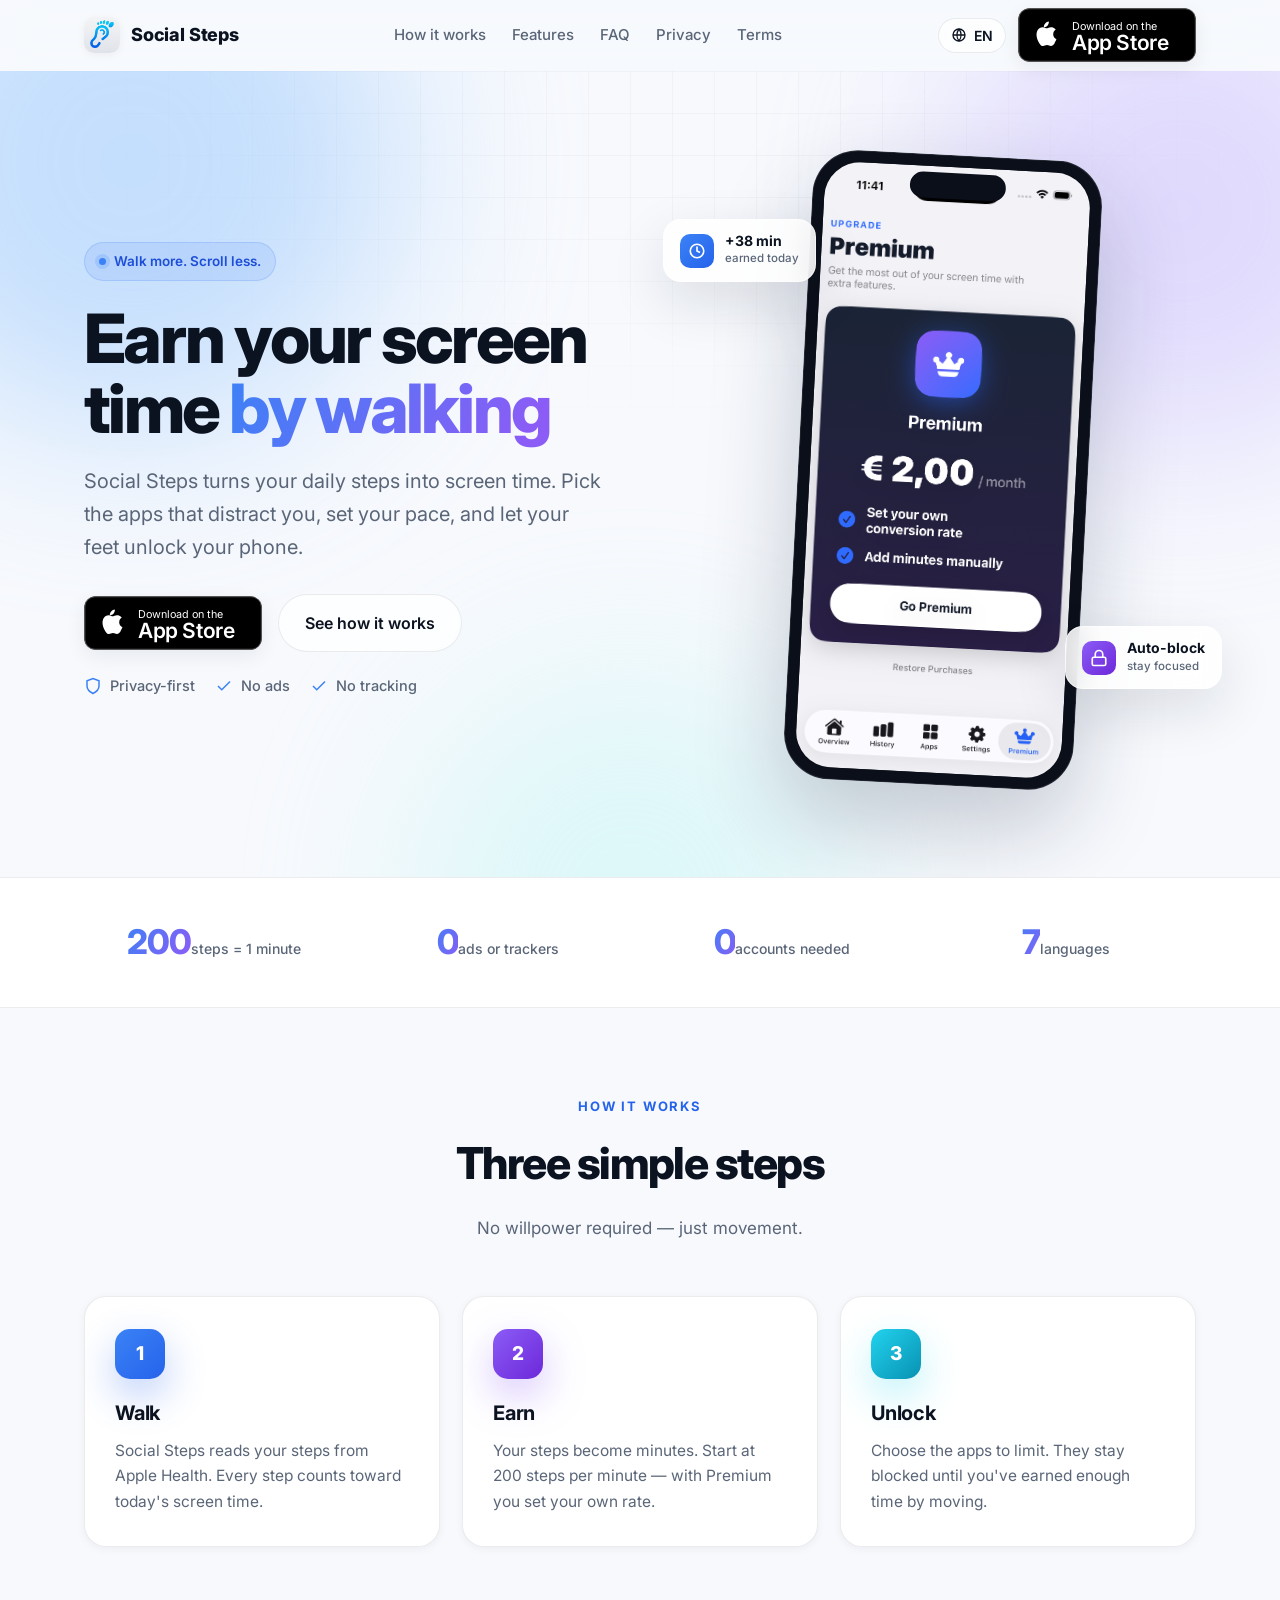
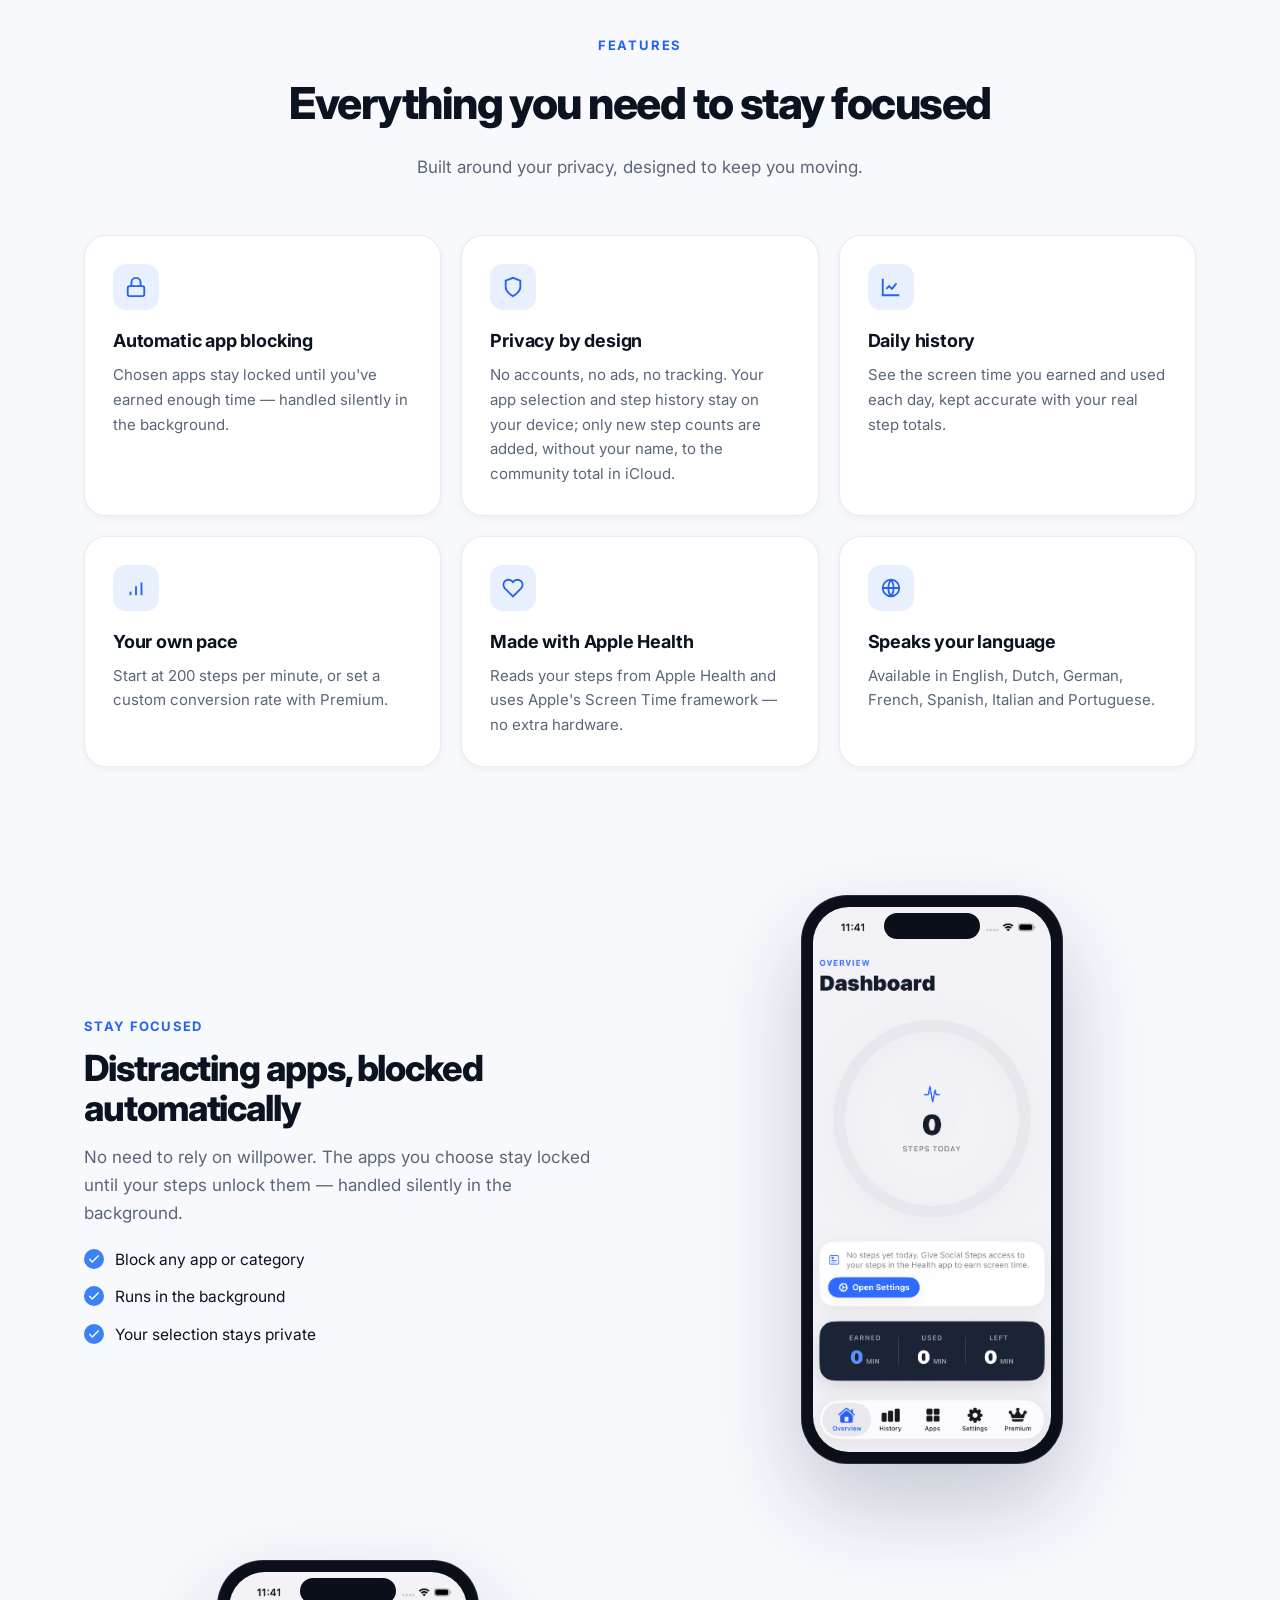
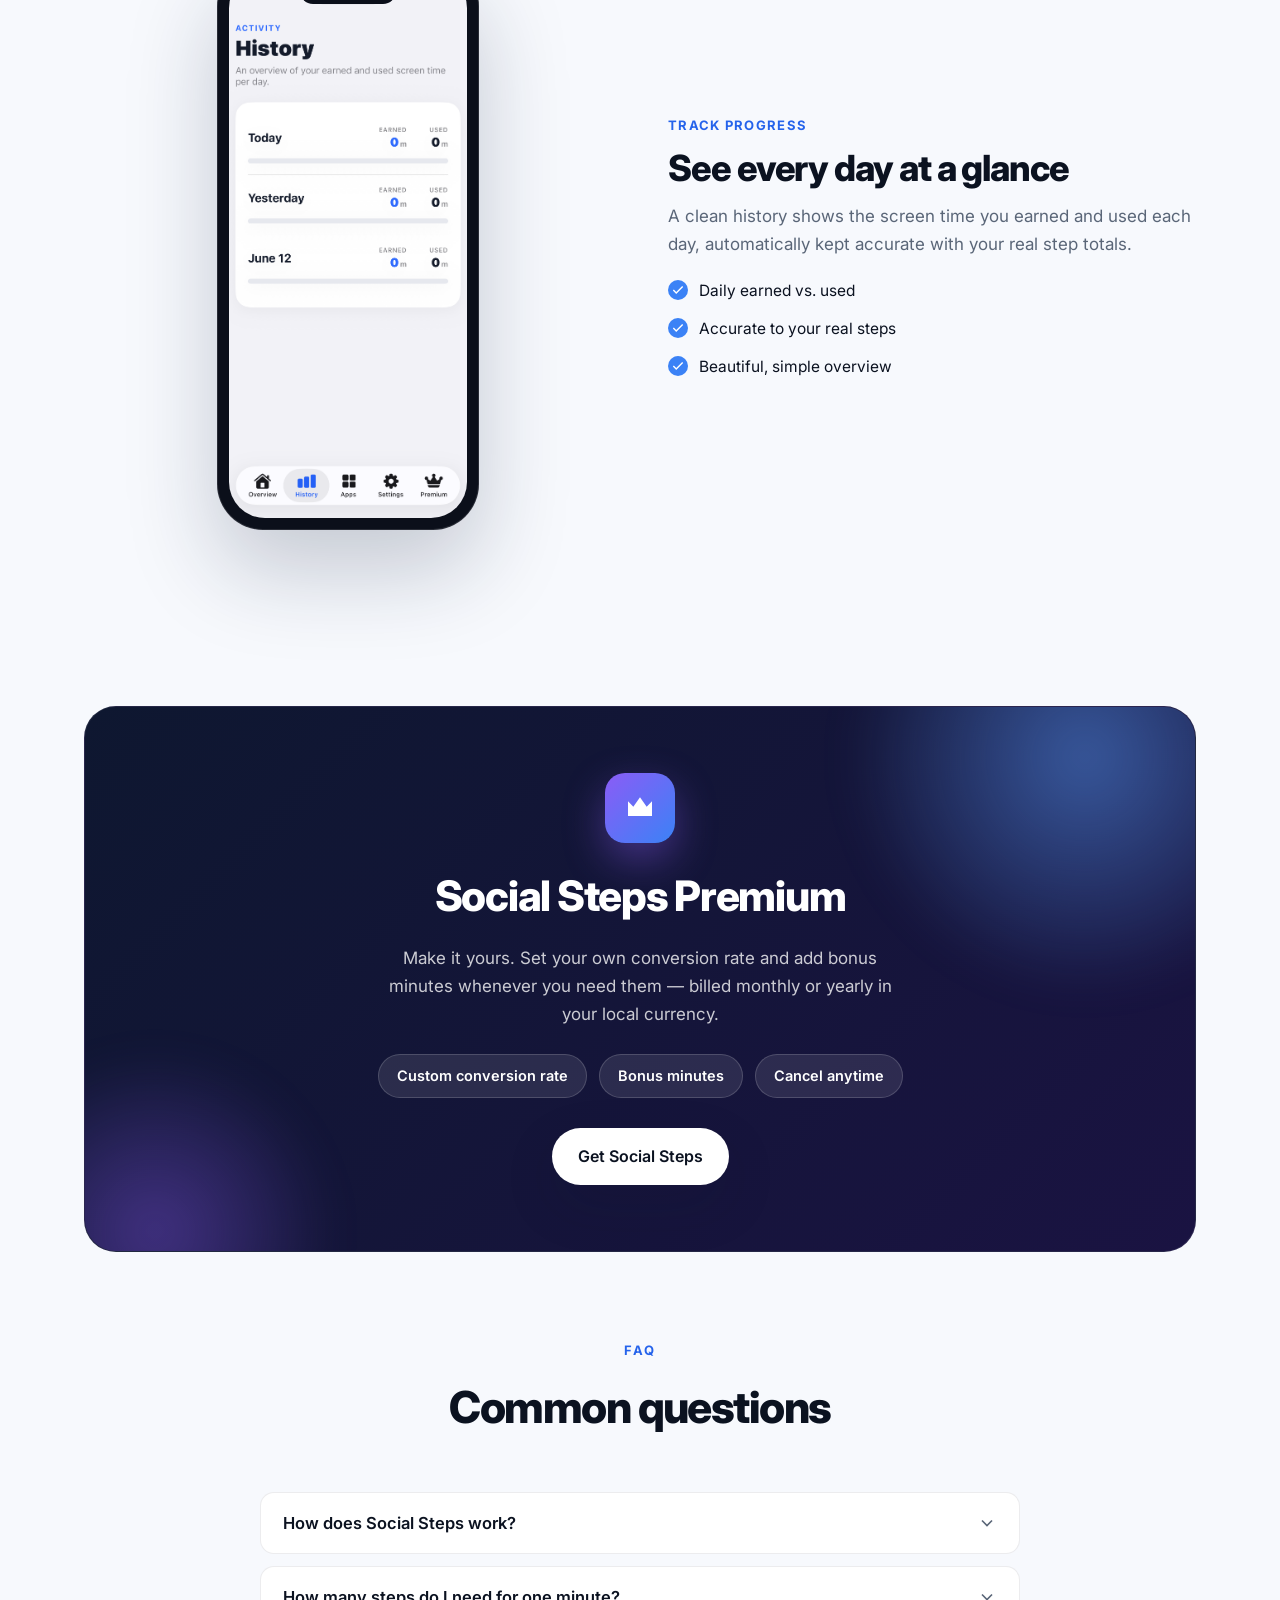
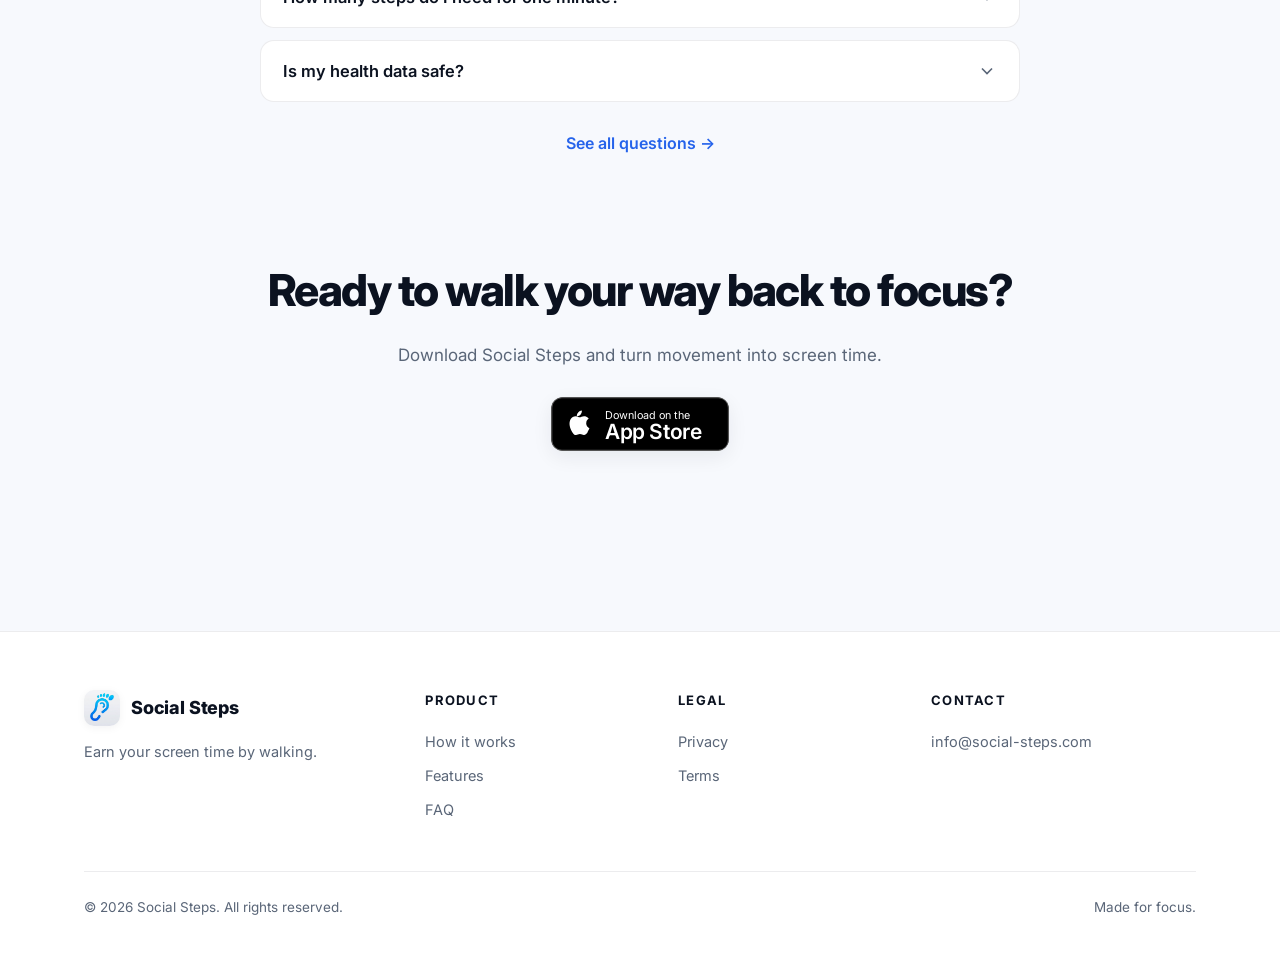
==== commit 371dae4e: "Privacy en voorwaarden kloppen weer met de app (1.5.1) - Privacybeleid: community-teller (totaal en " ====
--- a/index.html
+++ b/index.html
@@ -92,16 +92,6 @@
             <a class="appstore-badge" data-appstore href="https://apps.apple.com/nl/app/social-steps-earn-your-time/id6779904572" target="_blank" rel="noopener" aria-label="Download on the App Store"></a>
             <a class="btn btn-ghost" href="#how" data-i18n="cta_how">See how it works</a>
           </div>
-          <div class="rating">
-            <span class="stars" aria-hidden="true">
-              <svg width="16" height="16" viewBox="0 0 24 24" fill="currentColor"><path d="m12 2 3 6.5 7 .8-5.2 4.7 1.5 6.9L12 17.8 5.2 20.9l1.5-6.9L1.5 9.3l7-.8z"/></svg>
-              <svg width="16" height="16" viewBox="0 0 24 24" fill="currentColor"><path d="m12 2 3 6.5 7 .8-5.2 4.7 1.5 6.9L12 17.8 5.2 20.9l1.5-6.9L1.5 9.3l7-.8z"/></svg>
-              <svg width="16" height="16" viewBox="0 0 24 24" fill="currentColor"><path d="m12 2 3 6.5 7 .8-5.2 4.7 1.5 6.9L12 17.8 5.2 20.9l1.5-6.9L1.5 9.3l7-.8z"/></svg>
-              <svg width="16" height="16" viewBox="0 0 24 24" fill="currentColor"><path d="m12 2 3 6.5 7 .8-5.2 4.7 1.5 6.9L12 17.8 5.2 20.9l1.5-6.9L1.5 9.3l7-.8z"/></svg>
-              <svg width="16" height="16" viewBox="0 0 24 24" fill="currentColor"><path d="m12 2 3 6.5 7 .8-5.2 4.7 1.5 6.9L12 17.8 5.2 20.9l1.5-6.9L1.5 9.3l7-.8z"/></svg>
-            </span>
-            <span data-i18n="rating_text">Loved on the App Store</span>
-          </div>
           <div class="trust">
             <span><svg width="18" height="18" viewBox="0 0 24 24" fill="none" stroke="currentColor" stroke-width="2"><path d="M12 22s8-4 8-10V5l-8-3-8 3v7c0 6 8 10 8 10z"/></svg><span data-i18n="trust_privacy">Privacy-first</span></span>
             <span><svg width="18" height="18" viewBox="0 0 24 24" fill="none" stroke="currentColor" stroke-width="2"><path d="M20 6 9 17l-5-5"/></svg><span data-i18n="trust_noads">No ads</span></span>
@@ -127,7 +117,7 @@
       <div class="container">
         <div class="stat reveal"><b class="gradient-text">200</b><span data-i18n="stat1">steps = 1 minute</span></div>
         <div class="stat reveal"><b class="gradient-text">0</b><span data-i18n="stat2">ads or trackers</span></div>
-        <div class="stat reveal"><b class="gradient-text">100%</b><span data-i18n="stat3">on-device privacy</span></div>
+        <div class="stat reveal"><b class="gradient-text">0</b><span data-i18n="stat3">accounts needed</span></div>
         <div class="stat reveal"><b class="gradient-text">7</b><span data-i18n="stat4">languages</span></div>
       </div>
     </section>
@@ -161,7 +151,7 @@
           <div class="feature reveal">
             <div class="ic"><svg width="22" height="22" viewBox="0 0 24 24" fill="none" stroke="currentColor" stroke-width="2"><path d="M12 22s8-4 8-10V5l-8-3-8 3v7c0 6 8 10 8 10z"/></svg></div>
             <h3 data-i18n="feat2_t">Privacy by design</h3>
-            <p data-i18n="feat2_d">No servers, no accounts, no tracking. Your steps and app selection never leave your device.</p>
+            <p data-i18n="feat2_d">No accounts, no ads, no tracking. Your app selection and step history stay on your device; only new step counts are added, without your name, to the community total in iCloud.</p>
           </div>
           <div class="feature reveal">
             <div class="ic"><svg width="22" height="22" viewBox="0 0 24 24" fill="none" stroke="currentColor" stroke-width="2"><path d="M3 3v18h18"/><path d="m7 14 3-3 3 3 5-6"/></svg></div>
@@ -256,7 +246,7 @@
           </div>
           <div class="faq-item reveal">
             <button aria-expanded="false"><span data-i18n="faq3_q">Is my health data safe?</span><svg class="chev" width="20" height="20" viewBox="0 0 24 24" fill="none" stroke="currentColor" stroke-width="2"><path d="m6 9 6 6 6-6"/></svg></button>
-            <div class="ans"><p data-i18n="faq3_a">Yes. Your step data is read locally on your device and is never collected, shared, or sold.</p></div>
+            <div class="ans"><p data-i18n="faq3_a">Yes. Your steps are read on your device and are never sold or used for ads. Only new step counts are added, without your name, to the community total in iCloud; your history stays on your device.</p></div>
           </div>
         </div>
         <p class="faq-more reveal"><a href="/faq/" data-i18n="faq_more">See all questions →</a></p>
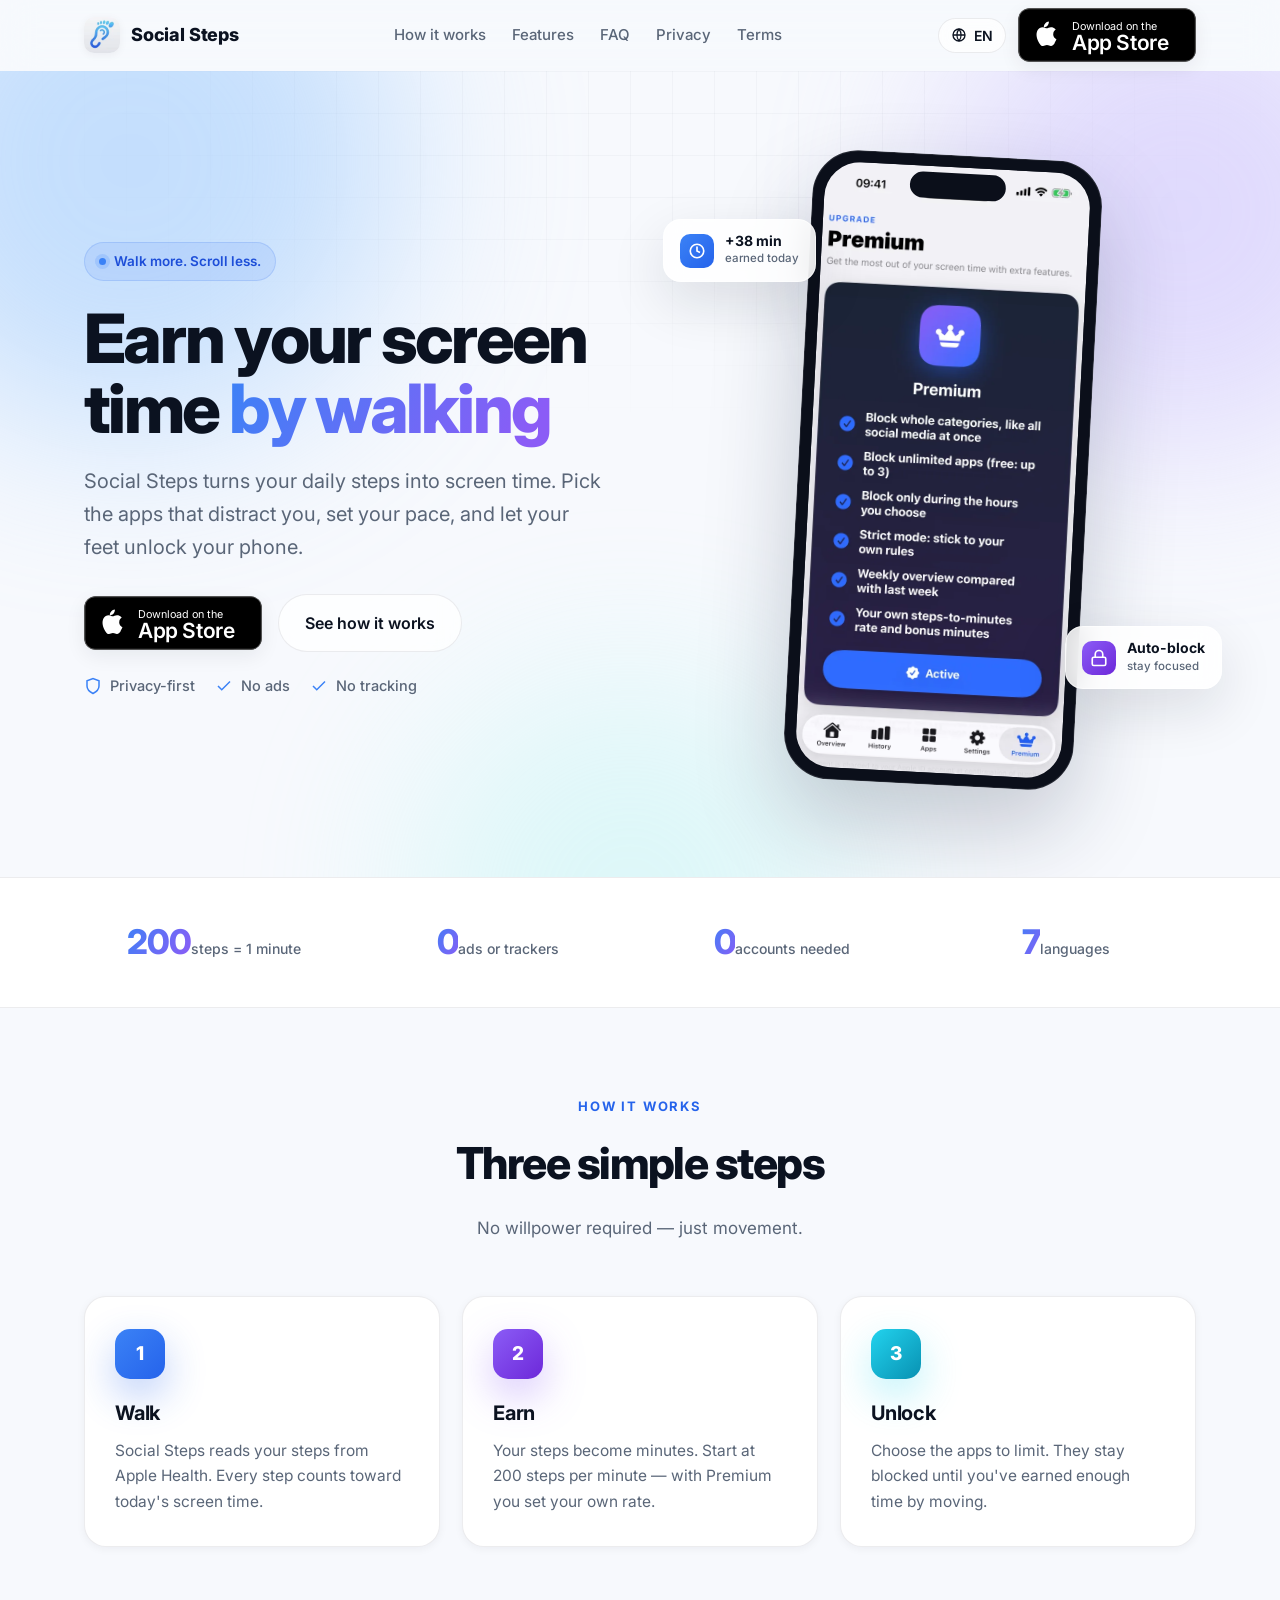
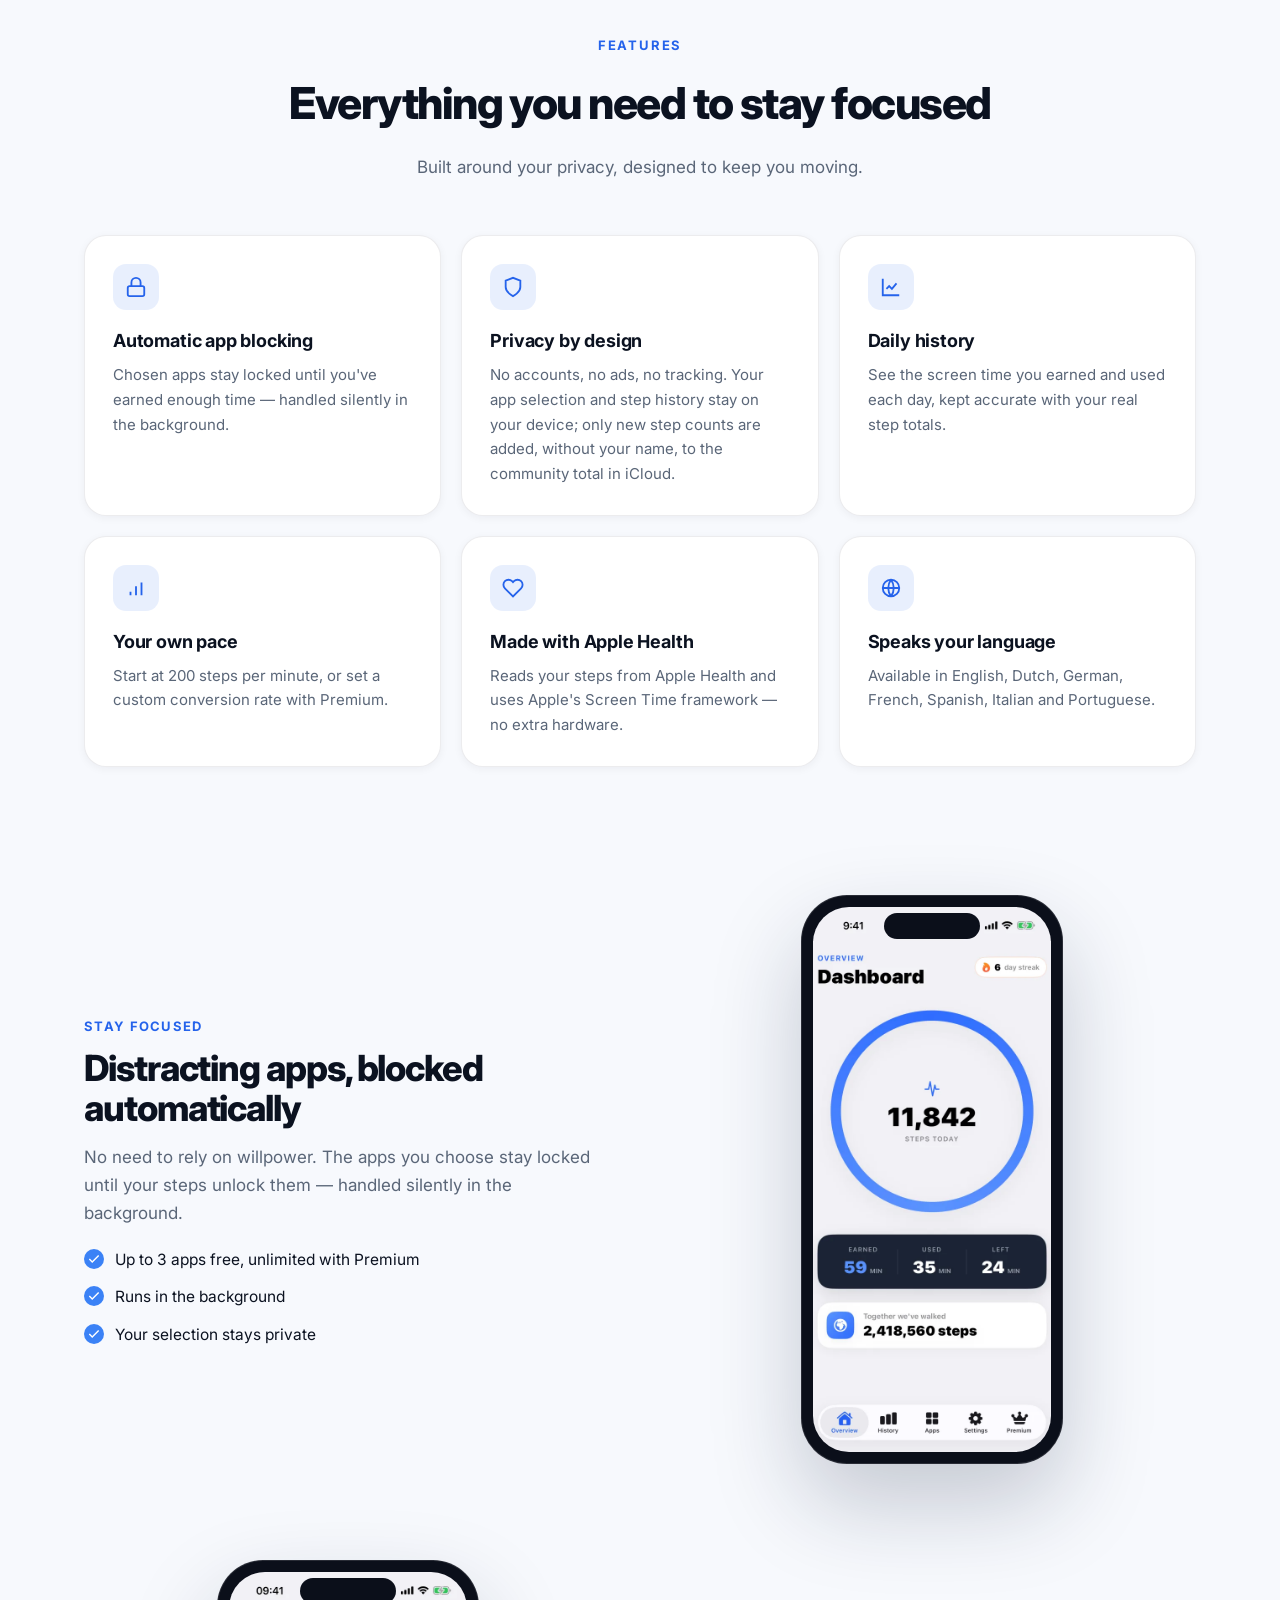
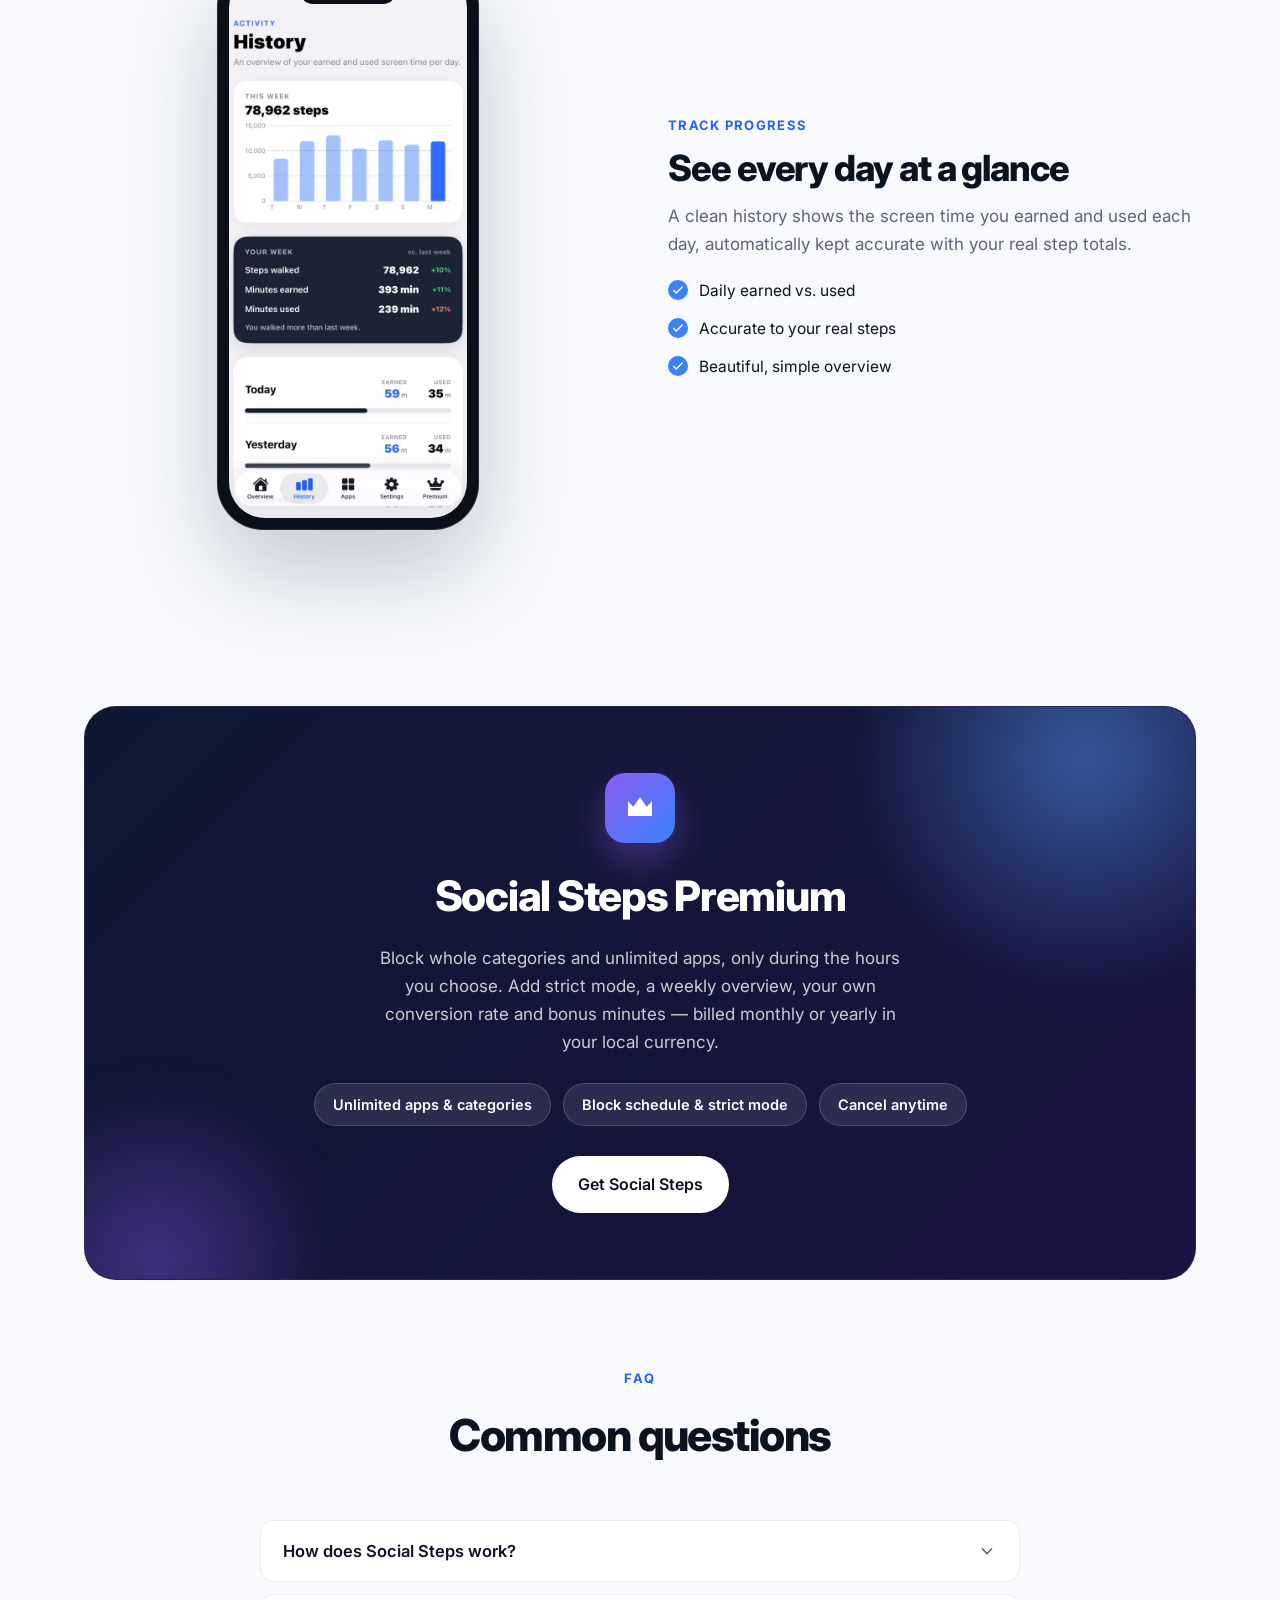
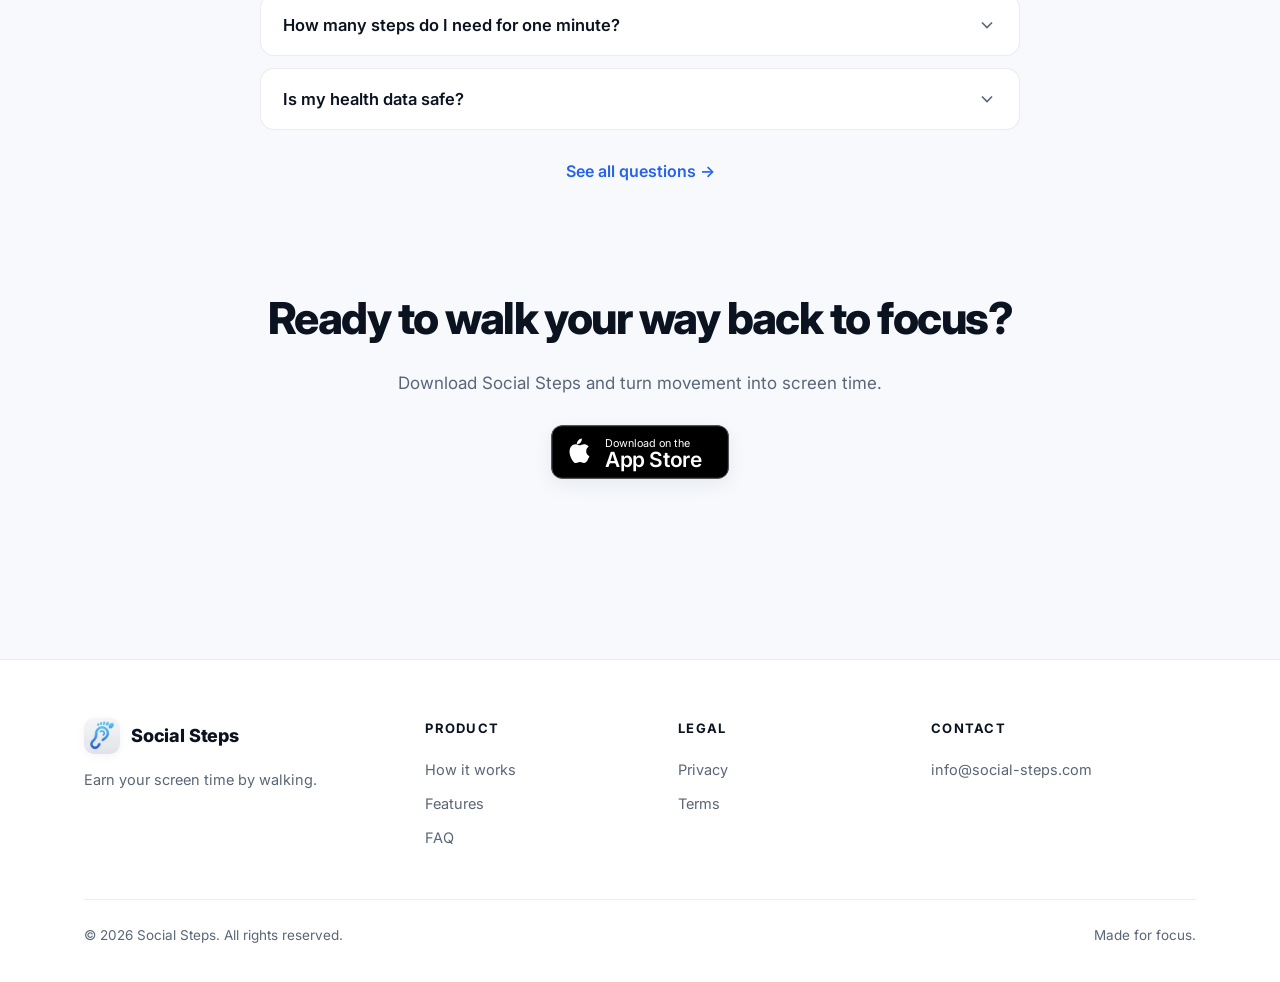
==== commit fd5ac458: "Website bijgewerkt naar iOS 1.6: Premium-teksten, echte 1.6-screenshots, SEO en security-headers - P" ====
--- a/index.html
+++ b/index.html
@@ -16,13 +16,13 @@
   <meta property="og:description" content="Turn your daily steps into screen time. Walk to unlock the apps that distract you most." />
   <meta property="og:image" content="https://www.social-steps.com/assets/logo.png" />
   <meta property="og:url" content="https://www.social-steps.com/" />
-  <meta name="twitter:card" content="summary_large_image" />
+  <meta name="twitter:card" content="summary" />
   <meta name="twitter:title" content="Social Steps — Earn your screen time by walking" />
   <meta name="twitter:description" content="Turn your daily steps into screen time. Walk to unlock the apps that distract you most." />
   <meta name="twitter:image" content="https://www.social-steps.com/assets/logo.png" />
 
-  <link rel="icon" href="/assets/logo.png" />
-  <link rel="apple-touch-icon" href="/assets/logo.png" />
+  <link rel="icon" type="image/png" href="/assets/favicon-48.png" />
+  <link rel="apple-touch-icon" href="/assets/apple-touch-icon.png" />
   <link rel="preconnect" href="https://fonts.googleapis.com" />
   <link rel="preconnect" href="https://fonts.gstatic.com" crossorigin />
   <link href="https://fonts.googleapis.com/css2?family=Inter:wght@400;500;600;700;800;900&display=swap" rel="stylesheet" />
@@ -36,7 +36,7 @@
     "operatingSystem": "iOS",
     "applicationCategory": "HealthApplication",
     "description": "Social Steps turns your daily steps into screen time. Walk to unlock the apps that distract you most.",
-    "url": "https://apps.apple.com/nl/app/social-steps-earn-your-time/id6779904572",
+    "url": "https://apps.apple.com/app/id6779904572",
     "offers": { "@type": "Offer", "price": "0", "priceCurrency": "EUR" }
   }
   </script>
@@ -46,7 +46,7 @@
 
   <header class="site-header">
     <div class="container">
-      <a class="brand" href="/"><img src="/assets/logo.png" alt="Social Steps" /> Social Steps</a>
+      <a class="brand" href="/"><img src="/assets/logo-96.webp" width="36" height="36" alt="" /> Social Steps</a>
       <nav class="nav-links">
         <a href="/#how" data-i18n="nav_how">How it works</a>
         <a href="/#features" data-i18n="nav_features">Features</a>
@@ -62,7 +62,7 @@
           </button>
           <div class="lang-menu"></div>
         </div>
-        <a class="appstore-badge header-cta" data-appstore href="https://apps.apple.com/nl/app/social-steps-earn-your-time/id6779904572" target="_blank" rel="noopener" aria-label="Download on the App Store"></a>
+        <a class="appstore-badge header-cta" data-appstore href="https://apps.apple.com/app/id6779904572" target="_blank" rel="noopener" aria-label="Download on the App Store"></a>
         <button class="nav-toggle" aria-label="Open menu" aria-expanded="false">
           <svg width="22" height="22" viewBox="0 0 24 24" fill="none" stroke="currentColor" stroke-width="2.2"><path d="M3 6h18M3 12h18M3 18h18"/></svg>
         </button>
@@ -76,7 +76,7 @@
     <a href="/faq/" data-i18n="nav_faq">FAQ</a>
     <a href="/privacy/" data-i18n="nav_privacy">Privacy</a>
     <a href="/terms/" data-i18n="nav_terms">Terms</a>
-    <a class="appstore-badge" data-appstore href="https://apps.apple.com/nl/app/social-steps-earn-your-time/id6779904572" target="_blank" rel="noopener" aria-label="Download on the App Store"></a>
+    <a class="appstore-badge" data-appstore href="https://apps.apple.com/app/id6779904572" target="_blank" rel="noopener" aria-label="Download on the App Store"></a>
   </div>
 
   <main>
@@ -89,7 +89,9 @@
           <h1><span data-i18n="hero_title">Earn your screen time</span> <span class="gradient-text" data-i18n="hero_accent">by walking</span></h1>
           <p class="lead" data-i18n="hero_lead">Social Steps turns your daily steps into screen time. Pick the apps that distract you, set your pace, and let your feet unlock your phone.</p>
           <div class="hero-cta">
-            <a class="appstore-badge" data-appstore href="https://apps.apple.com/nl/app/social-steps-earn-your-time/id6779904572" target="_blank" rel="noopener" aria-label="Download on the App Store"></a>
+            <a class="appstore-badge" data-appstore href="https://apps.apple.com/app/id6779904572" target="_blank" rel="noopener" aria-label="Download on the App Store"></a>
+            <!-- Google Play: verborgen tot de app live staat. Aanzetten: haal "hidden" weg (zie README). -->
+            <a class="play-badge" data-play hidden href="https://play.google.com/store/apps/details?id=com.socialsteps.app" target="_blank" rel="noopener"><img src="/assets/google-play/en.webp" width="182" height="54" alt="Get it on Google Play" decoding="async" /></a>
             <a class="btn btn-ghost" href="#how" data-i18n="cta_how">See how it works</a>
           </div>
           <div class="trust">
@@ -99,7 +101,7 @@
           </div>
         </div>
         <div class="hero-visual reveal">
-          <div class="phone"><img src="/assets/shots/premium.png" alt="Social Steps app screen" /></div>
+          <div class="phone"><img src="/assets/shots/premium.webp" width="600" height="1304" alt="Social Steps Premium screen with block schedule, strict mode and weekly overview" fetchpriority="high" /></div>
           <div class="float-card fc1">
             <div class="ic"><svg width="18" height="18" viewBox="0 0 24 24" fill="none" stroke="currentColor" stroke-width="2.2"><path d="M12 6v6l4 2"/><circle cx="12" cy="12" r="9"/></svg></div>
             <div><span data-i18n="fc1_title">+38 min</span><small data-i18n="fc1_sub">earned today</small></div>
@@ -186,17 +188,17 @@
             <h3 data-i18n="sc1_t">Distracting apps, blocked automatically</h3>
             <p data-i18n="sc1_d">No need to rely on willpower. The apps you choose stay locked until your steps unlock them.</p>
             <ul>
-              <li><svg width="20" height="20" viewBox="0 0 24 24" fill="none" stroke="currentColor" stroke-width="2.4"><path d="M20 6 9 17l-5-5"/></svg><span data-i18n="sc1_li1">Block any app or category</span></li>
+              <li><svg width="20" height="20" viewBox="0 0 24 24" fill="none" stroke="currentColor" stroke-width="2.4"><path d="M20 6 9 17l-5-5"/></svg><span data-i18n="sc1_li1">Up to 3 apps free, unlimited with Premium</span></li>
               <li><svg width="20" height="20" viewBox="0 0 24 24" fill="none" stroke="currentColor" stroke-width="2.4"><path d="M20 6 9 17l-5-5"/></svg><span data-i18n="sc1_li2">Runs in the background</span></li>
               <li><svg width="20" height="20" viewBox="0 0 24 24" fill="none" stroke="currentColor" stroke-width="2.4"><path d="M20 6 9 17l-5-5"/></svg><span data-i18n="sc1_li3">Your selection stays private</span></li>
             </ul>
           </div>
-          <div class="showcase-visual reveal"><div class="phone"><img src="/assets/shots/dashboard.png" alt="Dashboard" /></div></div>
+          <div class="showcase-visual reveal"><div class="phone"><img src="/assets/shots/dashboard.webp" width="600" height="1304" alt="Social Steps dashboard with steps today and earned minutes" loading="lazy" decoding="async" /></div></div>
         </div>
 
         <!-- SHOWCASE 2 -->
         <div class="showcase reverse">
-          <div class="showcase-visual reveal"><div class="phone"><img src="/assets/shots/history.png" alt="History" /></div></div>
+          <div class="showcase-visual reveal"><div class="phone"><img src="/assets/shots/history.webp" width="600" height="1304" alt="Social Steps history with weekly overview" loading="lazy" decoding="async" /></div></div>
           <div class="showcase-text reveal">
             <span class="tag" data-i18n="sc2_tag">Track progress</span>
             <h3 data-i18n="sc2_t">See every day at a glance</h3>
@@ -218,13 +220,13 @@
           <div class="inner">
             <div class="crown"><svg width="32" height="32" viewBox="0 0 24 24" fill="#fff"><path d="M3 7l4 4 5-7 5 7 4-4v11H3z"/></svg></div>
             <h2 data-i18n="premium_t">Social Steps Premium</h2>
-            <p data-i18n="premium_d">Set your own conversion rate and add bonus minutes whenever you need them.</p>
+            <p data-i18n="premium_d">Block whole categories and unlimited apps, only during the hours you choose. Add strict mode, a weekly overview, your own conversion rate and bonus minutes — billed monthly or yearly in your local currency.</p>
             <div class="premium-pills">
-              <span data-i18n="premium_p1">Custom conversion rate</span>
-              <span data-i18n="premium_p2">Bonus minutes</span>
+              <span data-i18n="premium_p1">Unlimited apps &amp; categories</span>
+              <span data-i18n="premium_p2">Block schedule &amp; strict mode</span>
               <span data-i18n="premium_p3">Cancel anytime</span>
             </div>
-            <a class="btn btn-light" data-appstore href="https://apps.apple.com/nl/app/social-steps-earn-your-time/id6779904572" target="_blank" rel="noopener" data-i18n="premium_cta">Get Social Steps</a>
+            <a class="btn btn-light" data-appstore href="https://apps.apple.com/app/id6779904572" target="_blank" rel="noopener" data-i18n="premium_cta">Get Social Steps</a>
           </div>
         </div>
       </div>
@@ -259,7 +261,9 @@
         <h2 class="h2 reveal" data-i18n="final_t">Ready to walk your way back to focus?</h2>
         <p class="sub reveal" data-i18n="final_d">Download Social Steps and turn movement into screen time.</p>
         <div class="badge-row reveal">
-          <a class="appstore-badge" data-appstore href="https://apps.apple.com/nl/app/social-steps-earn-your-time/id6779904572" target="_blank" rel="noopener" aria-label="Download on the App Store"></a>
+          <a class="appstore-badge" data-appstore href="https://apps.apple.com/app/id6779904572" target="_blank" rel="noopener" aria-label="Download on the App Store"></a>
+          <!-- Google Play: verborgen tot de app live staat. Aanzetten: haal "hidden" weg (zie README). -->
+          <a class="play-badge" data-play hidden href="https://play.google.com/store/apps/details?id=com.socialsteps.app" target="_blank" rel="noopener"><img src="/assets/google-play/en.webp" width="182" height="54" alt="Get it on Google Play" loading="lazy" decoding="async" /></a>
         </div>
       </div>
     </section>
@@ -269,7 +273,7 @@
     <div class="container">
       <div class="footer-grid">
         <div class="footer-brand">
-          <a class="brand" href="/"><img src="/assets/logo.png" alt="Social Steps" /> Social Steps</a>
+          <a class="brand" href="/"><img src="/assets/logo-96.webp" width="36" height="36" alt="" /> Social Steps</a>
           <p data-i18n="footer_tagline">Earn your screen time by walking.</p>
         </div>
         <div class="footer-col">
--- a/styles.css
+++ b/styles.css
@@ -84,6 +84,10 @@
 .appstore-badge:hover { transform: translateY(-2px); filter: brightness(1.06); }
 .appstore-badge svg { height: 54px; width: auto; border-radius: 12px; box-shadow: var(--shadow-sm); display: block; }
 .badge-row { display: flex; align-items: center; gap: 16px; flex-wrap: wrap; }
+.play-badge { display: inline-flex; transition: transform .18s ease, filter .18s ease; }
+.play-badge[hidden] { display: none; }
+.play-badge:hover { transform: translateY(-2px); filter: brightness(1.06); }
+.play-badge img { height: 54px; width: auto; display: block; }
 
 /* ---------- Header ---------- */
 .site-header {
@@ -329,7 +333,10 @@
 .article h1 { font-size: clamp(30px, 5vw, 42px); font-weight: 800; letter-spacing: -.03em; }
 .article .updated { color: var(--muted); font-size: 14.5px; margin: 6px 0 30px; }
 .article h2 { font-size: 21px; font-weight: 700; margin: 34px 0 10px; letter-spacing: -.01em; }
-.article p, .article li { color: #2a3346; font-size: 16px; }
+.article h3 { font-size: 17px; font-weight: 700; margin: 24px 0 6px; letter-spacing: -.01em; }
+.article [id] { scroll-margin-top: 90px; }
+.article p + p { margin-top: 12px; }
+.article p, .article li { color: #2a3346; font-size: 16px; overflow-wrap: break-word; }
 .article a { color: var(--blue-600); }
 .article a:hover { text-decoration: underline; }
 .article ul { padding-left: 20px; margin-top: 8px; }
